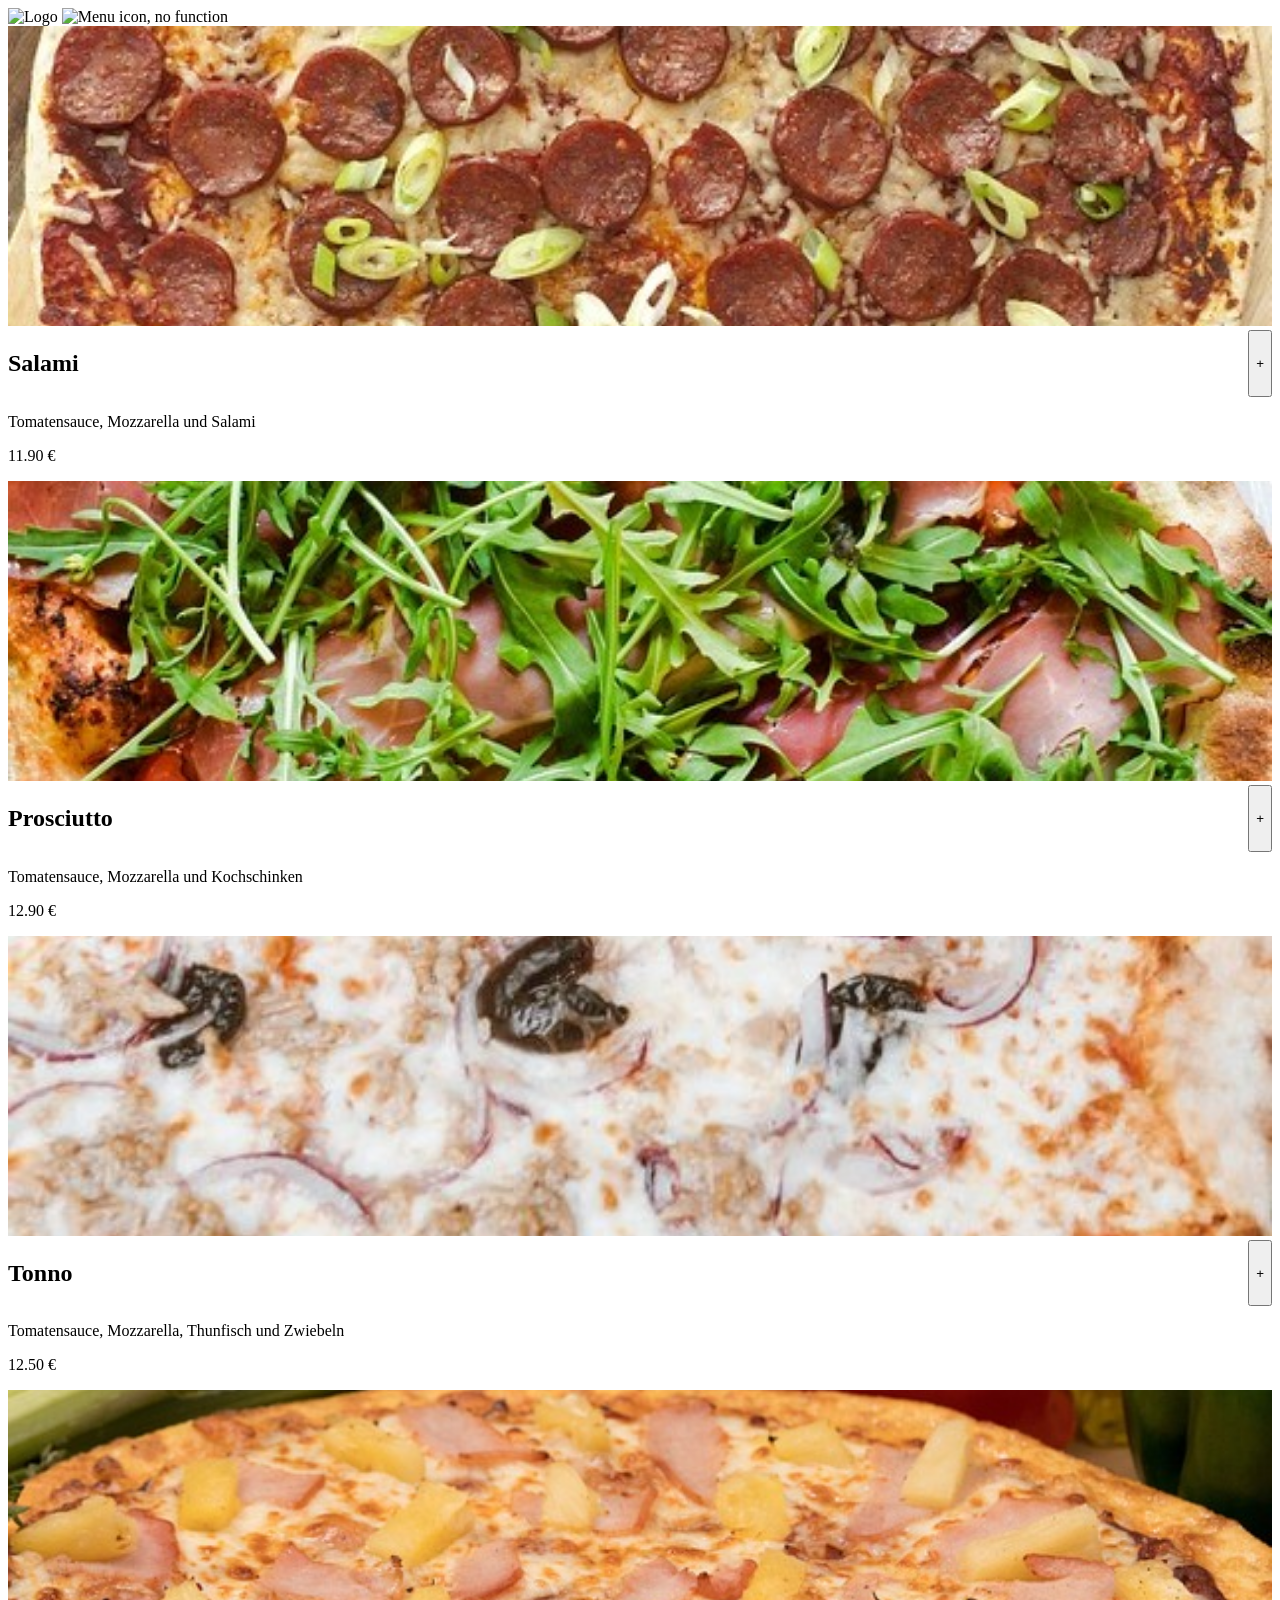
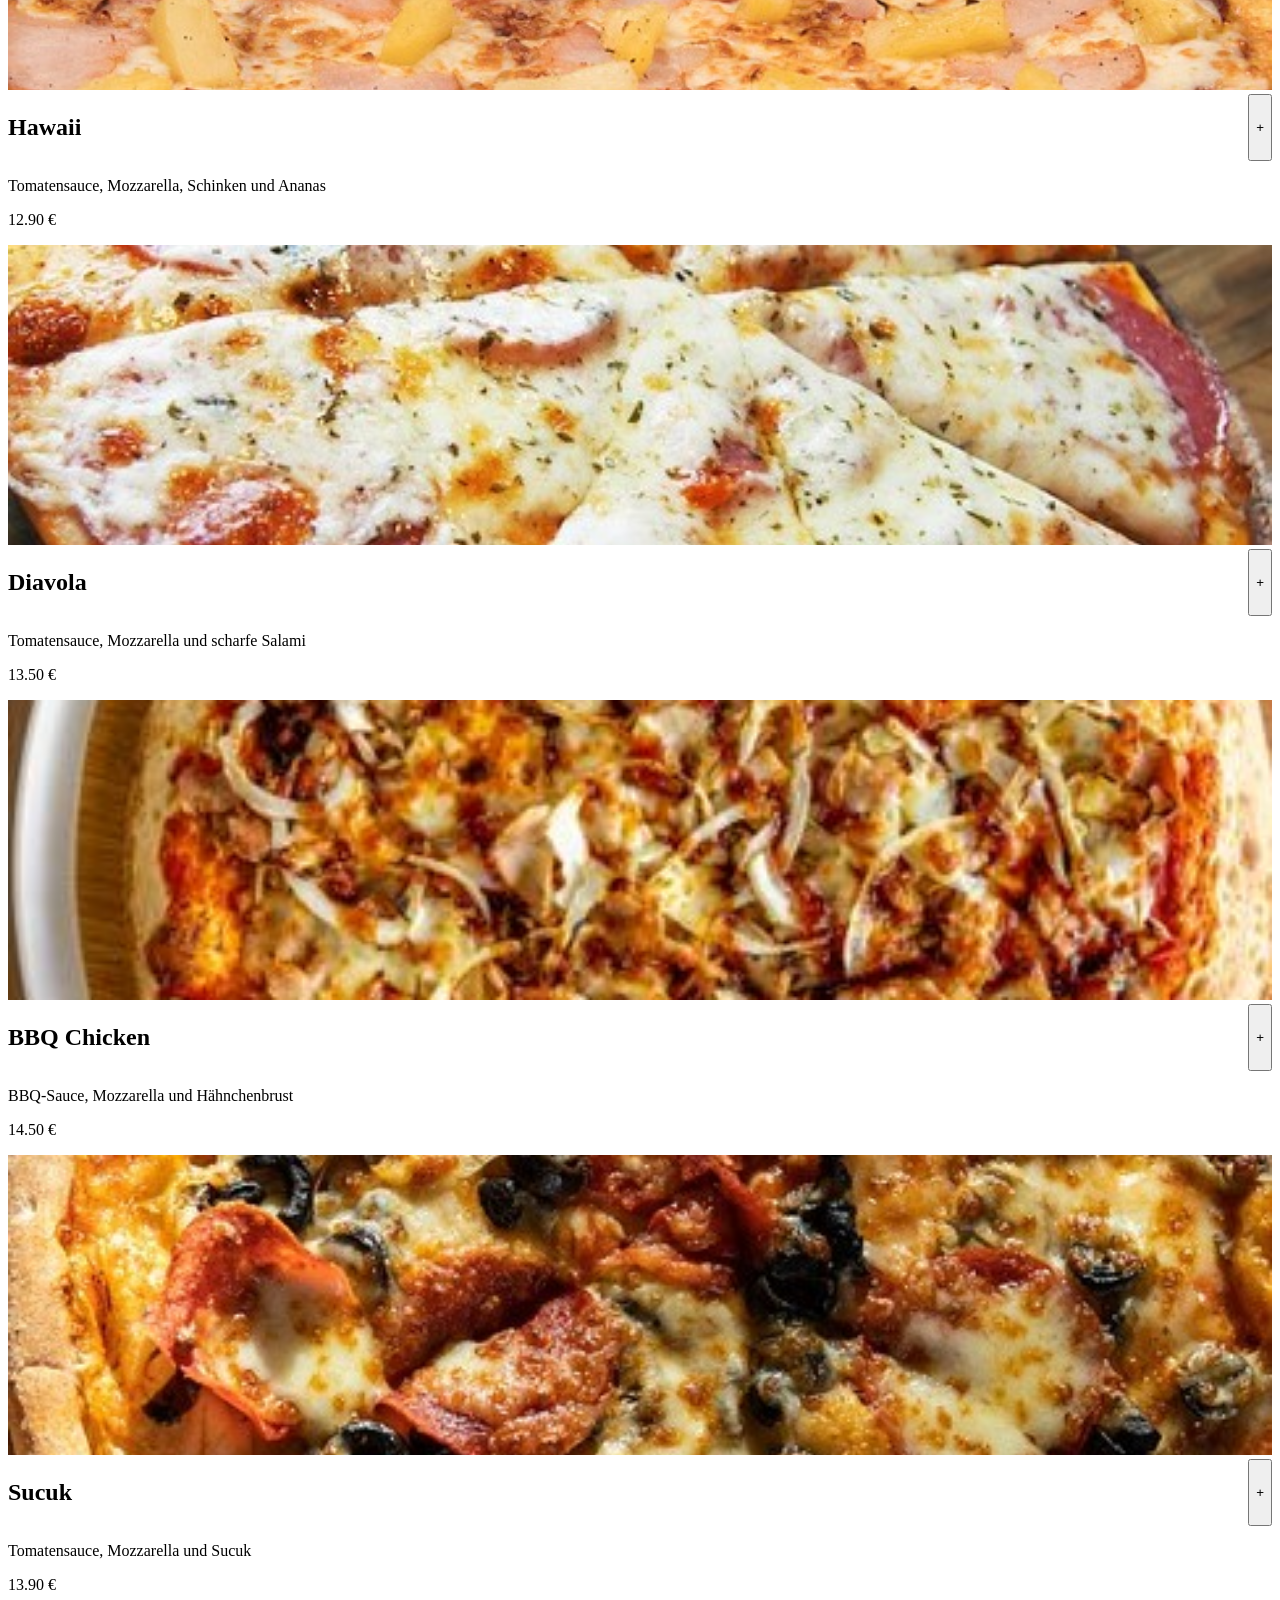
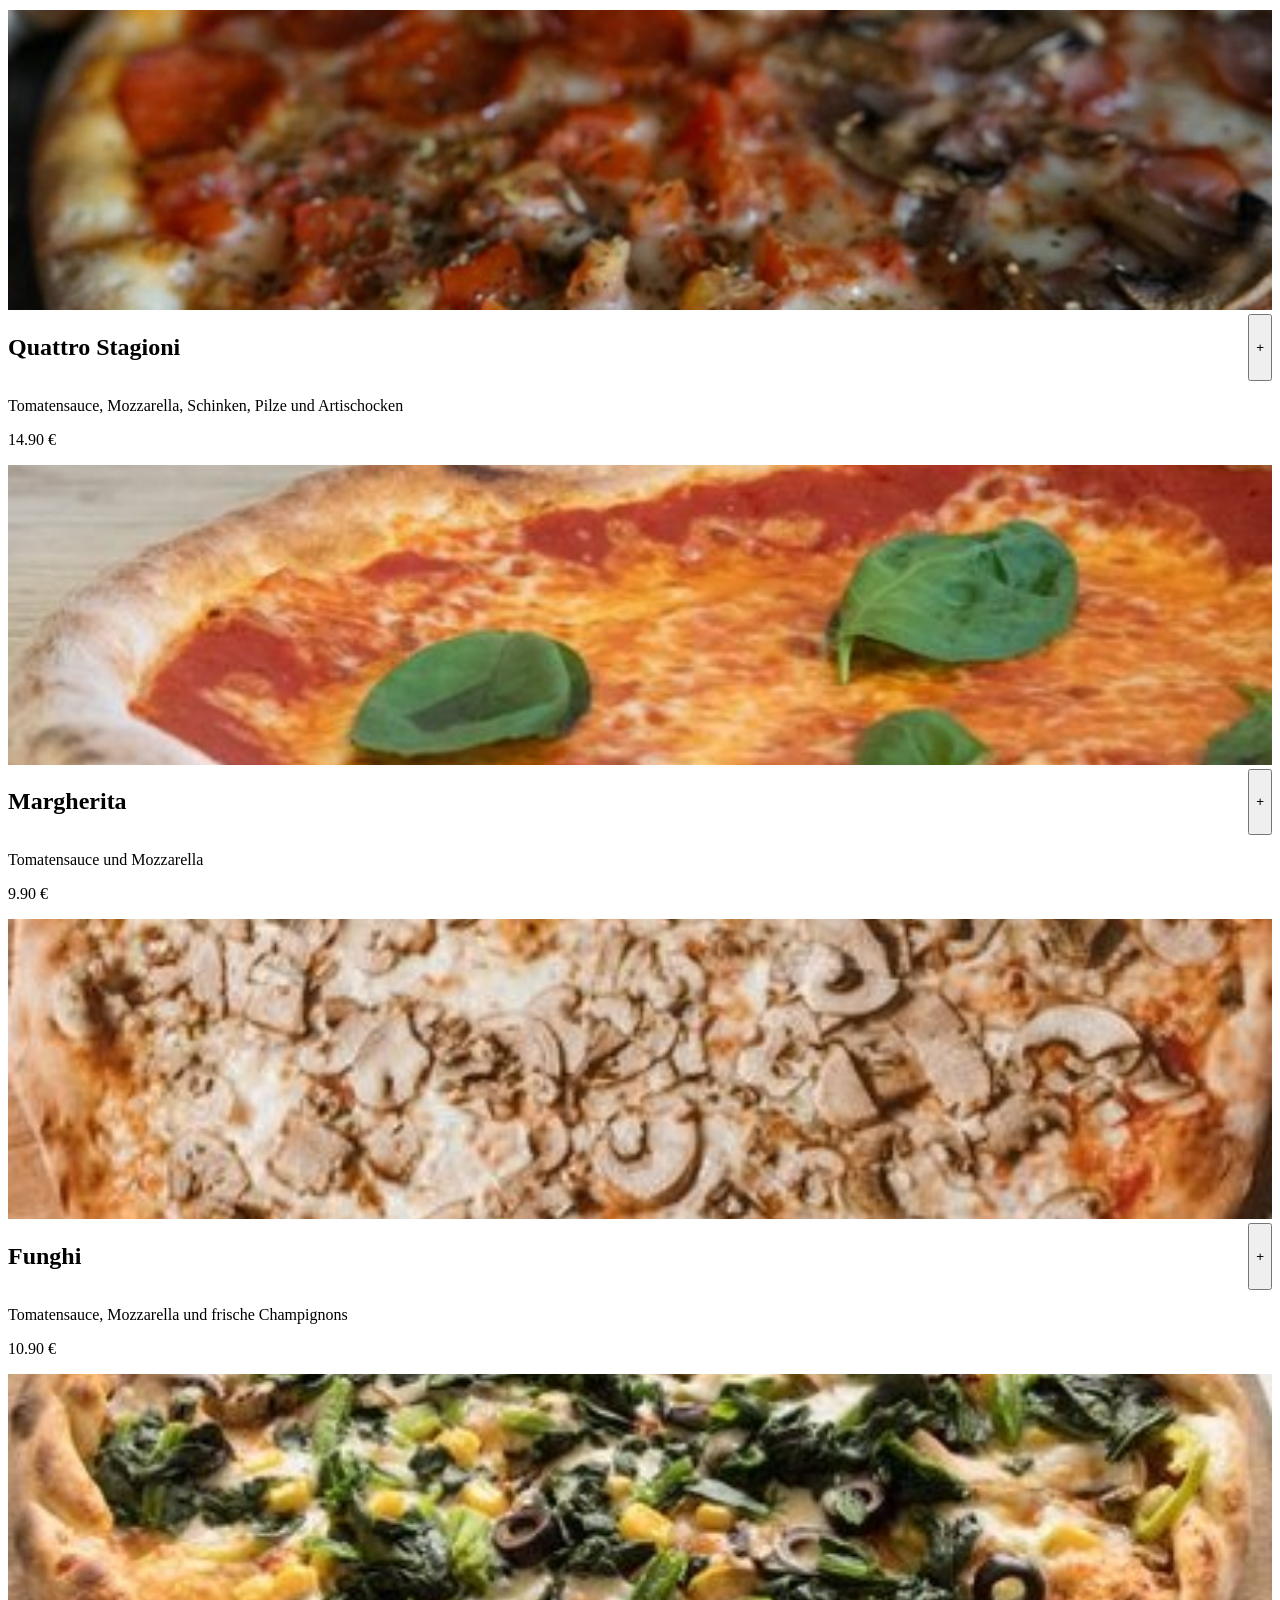
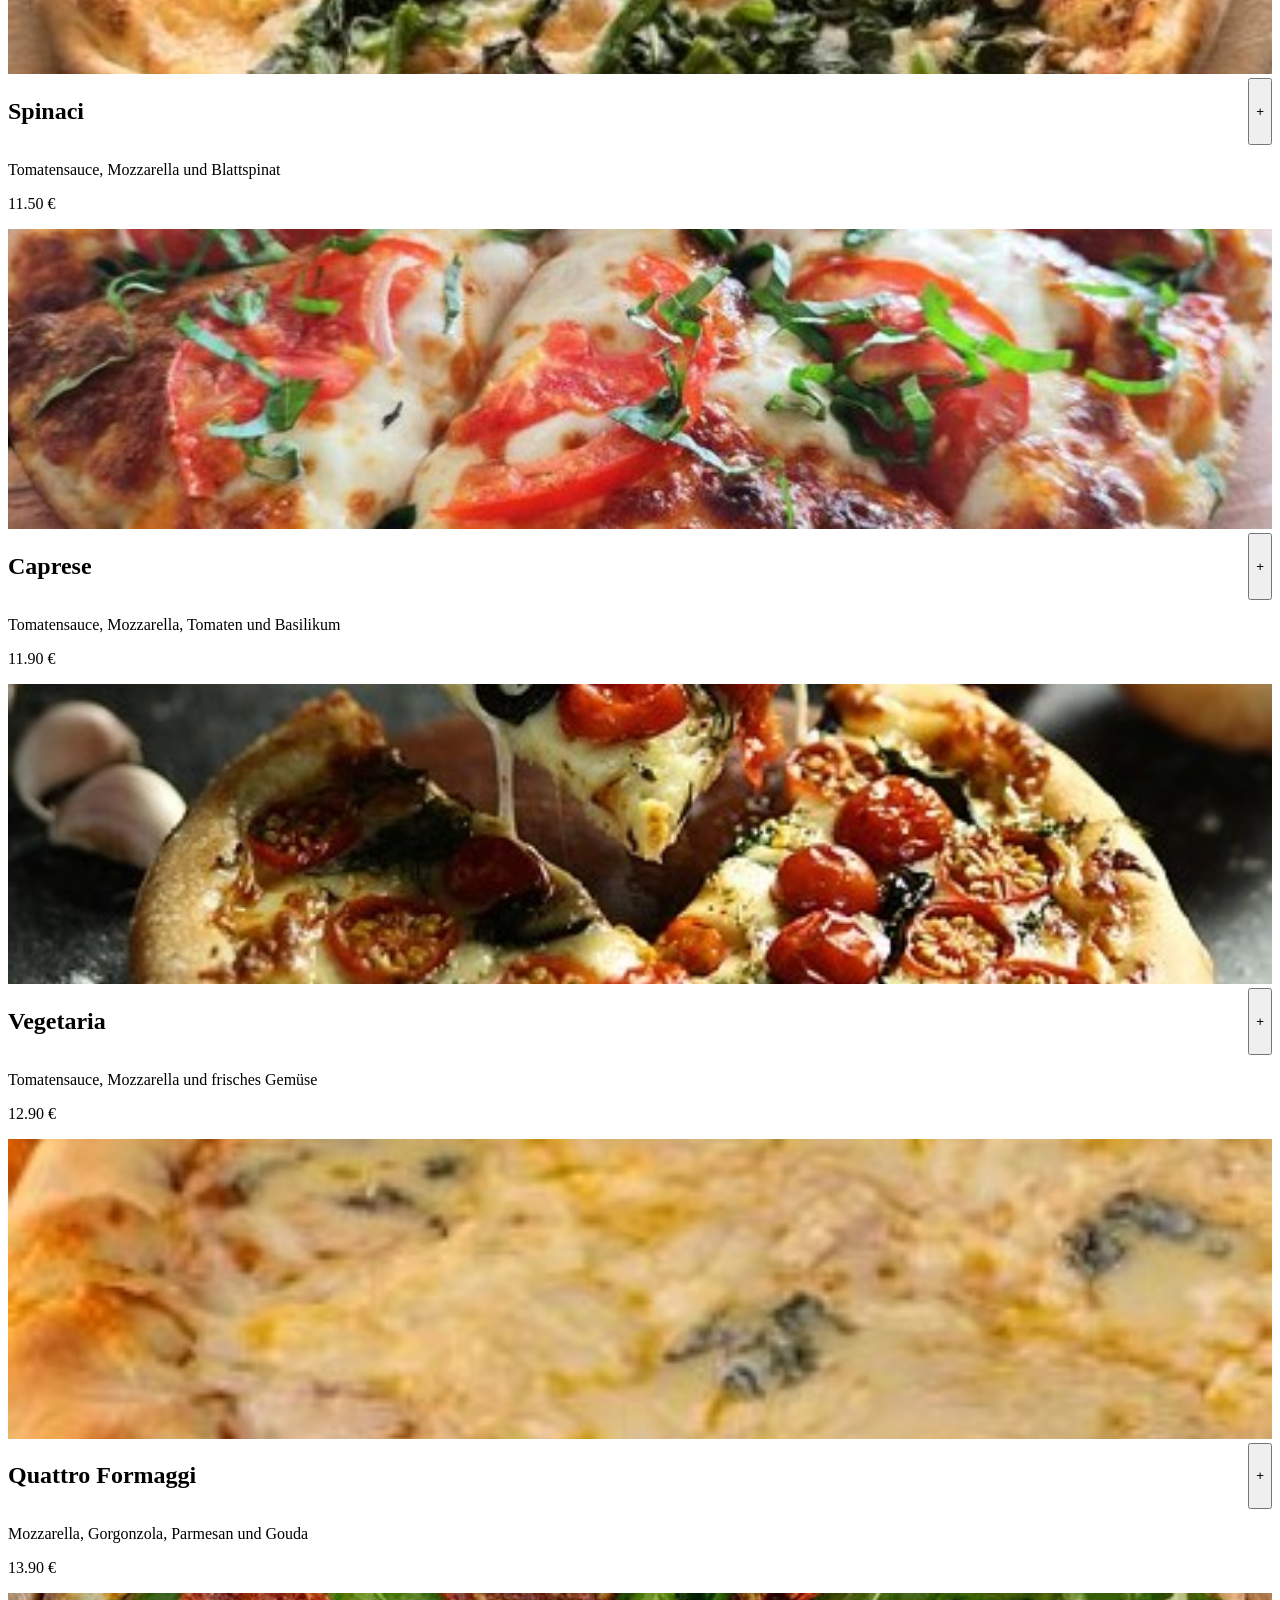
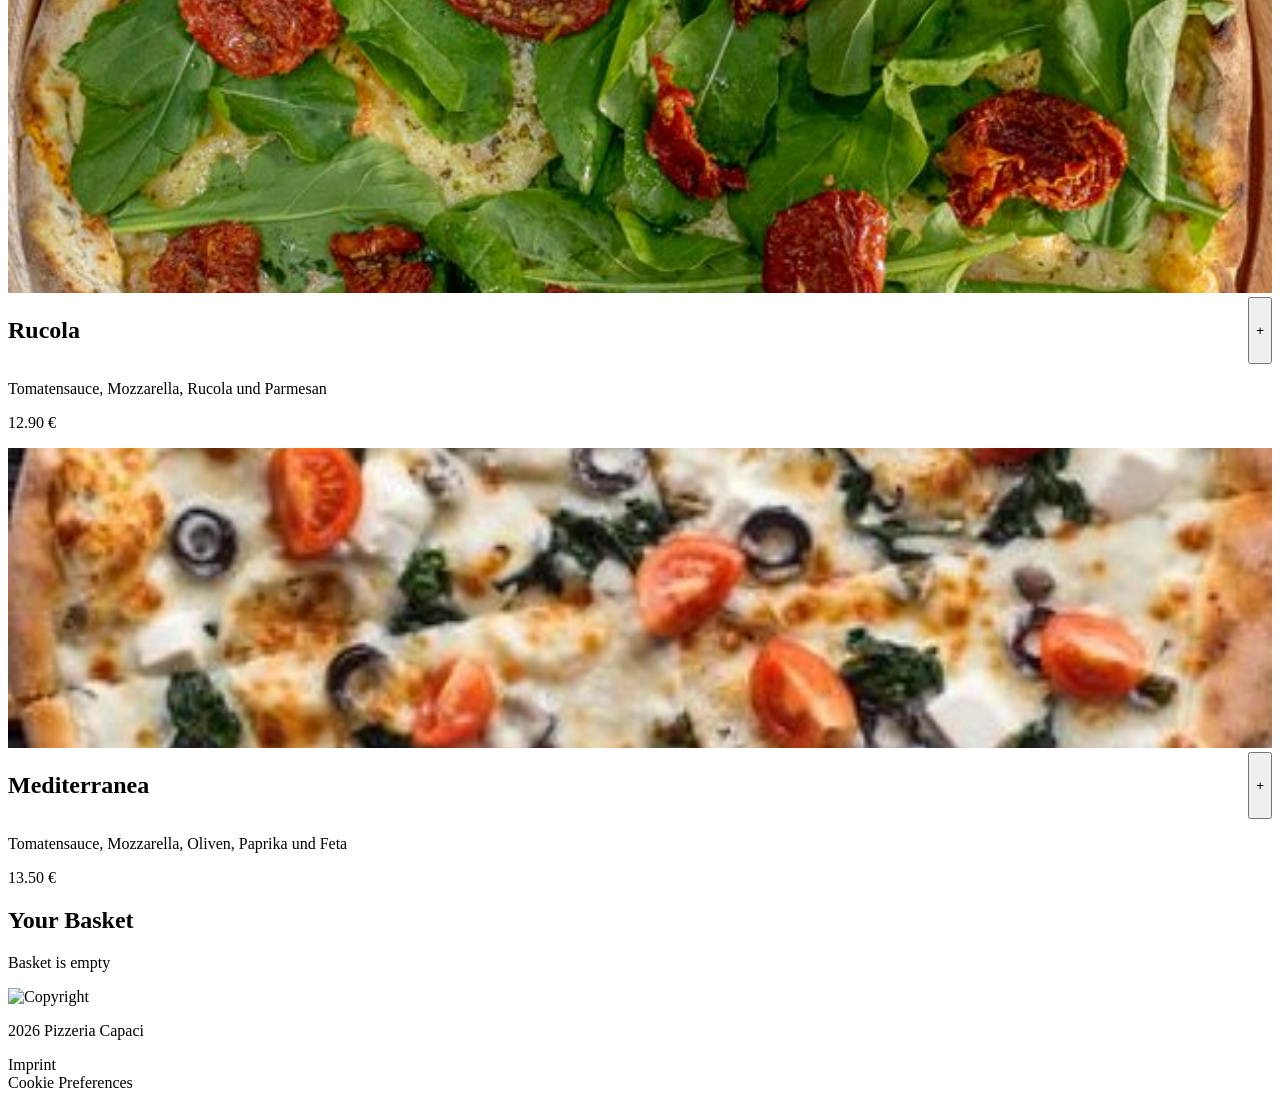
==== index.html @ 99b7fbfa "introduction to logic, will be continued." ====
<!DOCTYPE html>
<html lang="en">
<head>
    <meta charset="UTF-8">
    <meta name="viewport" content="width=device-width, initial-scale=1.0">
    <title>Pizzeria Capaci</title>
    <link rel="stylesheet" href="style/style.css">
</head>
<body>
    <header>
        <img src="" alt="Logo">
        <img src="" alt="Menu icon, no function">
    </header>
    <main>
        <section id="pizza-content"></section>
        <aside id="basket-content"></aside>
    </main>
    <footer>
        <div>
            <img src="" alt="Copyright">
            <p>2026 Pizzeria Capaci</p>
        </div>
        <div>Imprint</div>
        <div>Cookie Preferences</div>
    </footer>
    <script src="script/data.js"></script>
    <script src="script/templates.js"></script>
    <script src="script.js"></script>
</body>
</html>


<p class=""></p>
---- style/style.css ----
.pizza-card {
    margin-bottom: 16px ;
}

.pizza-image{
    width: 100%;
    height: 300px;
    object-fit: cover;
}

.pizza-info {
    padding: ;
}

.pizza-header {
    display: flex;
    justify-content: space-between;
}

.add-button{

}
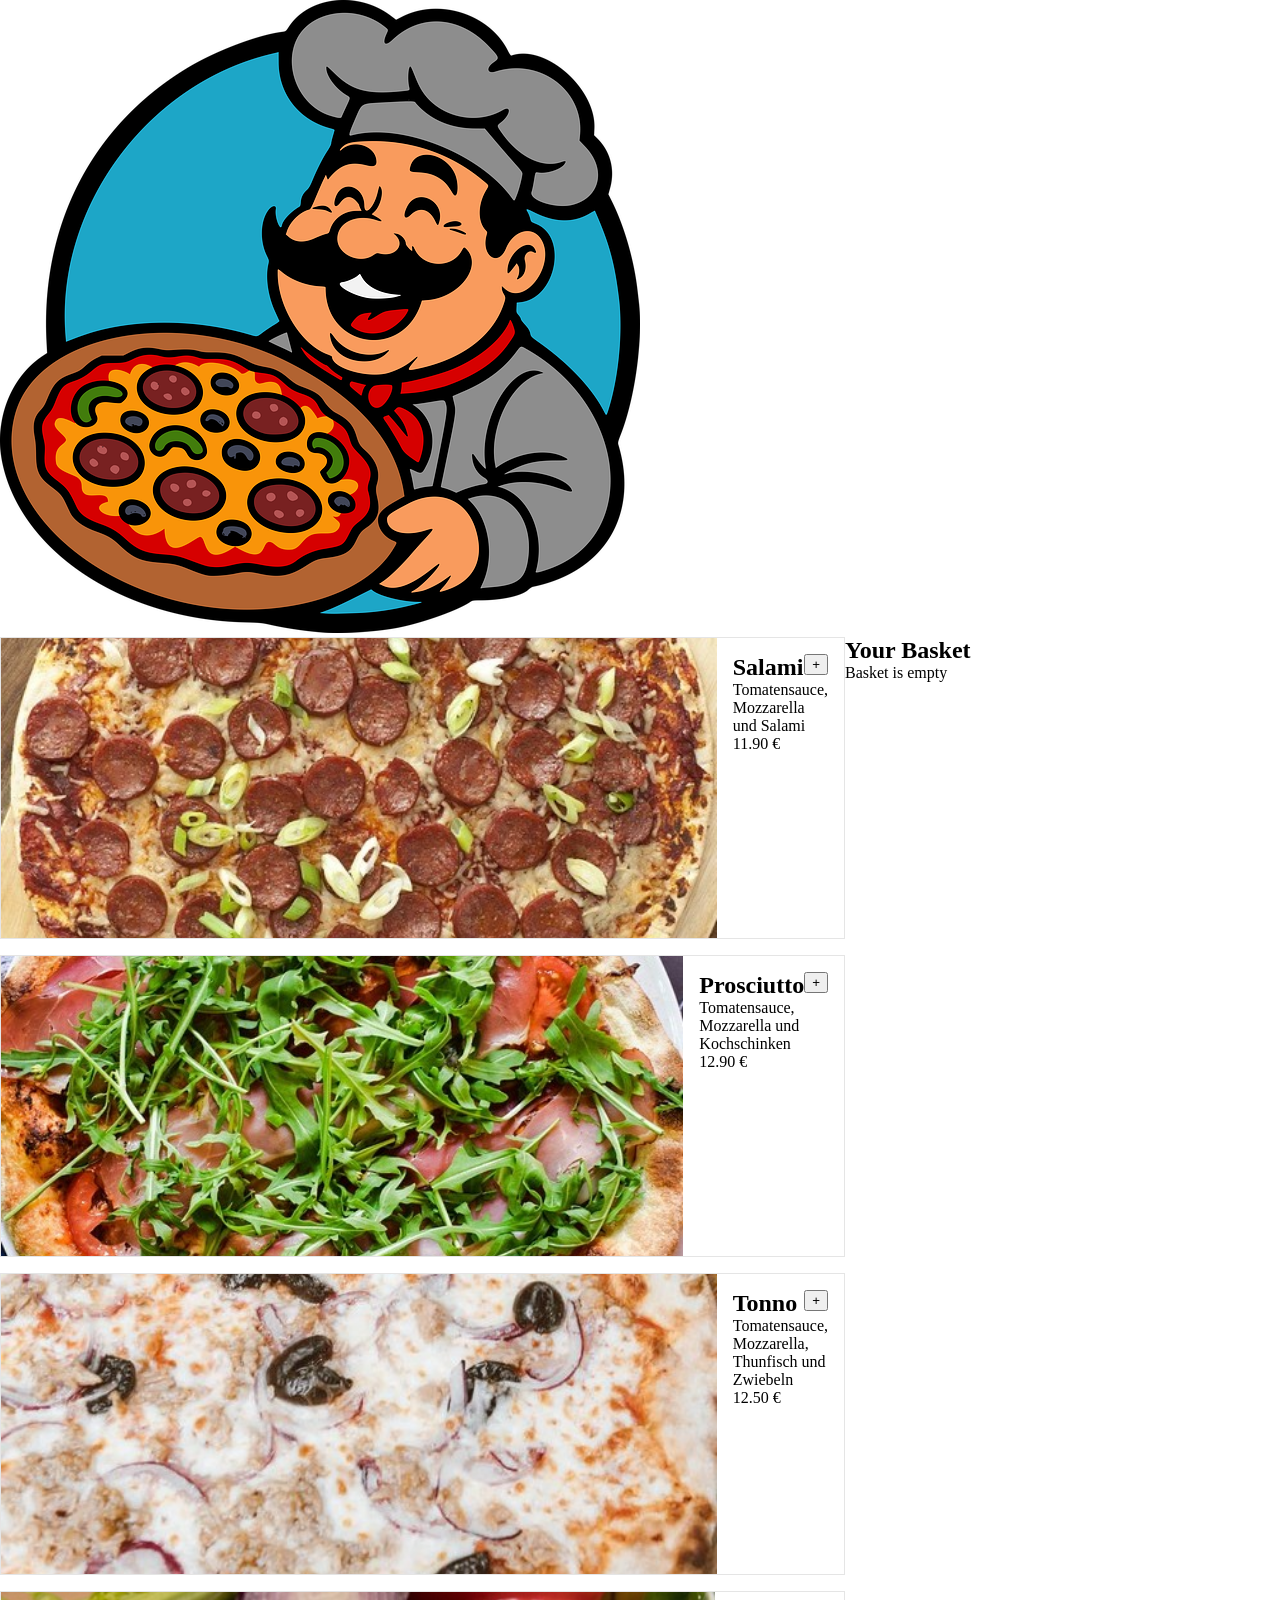
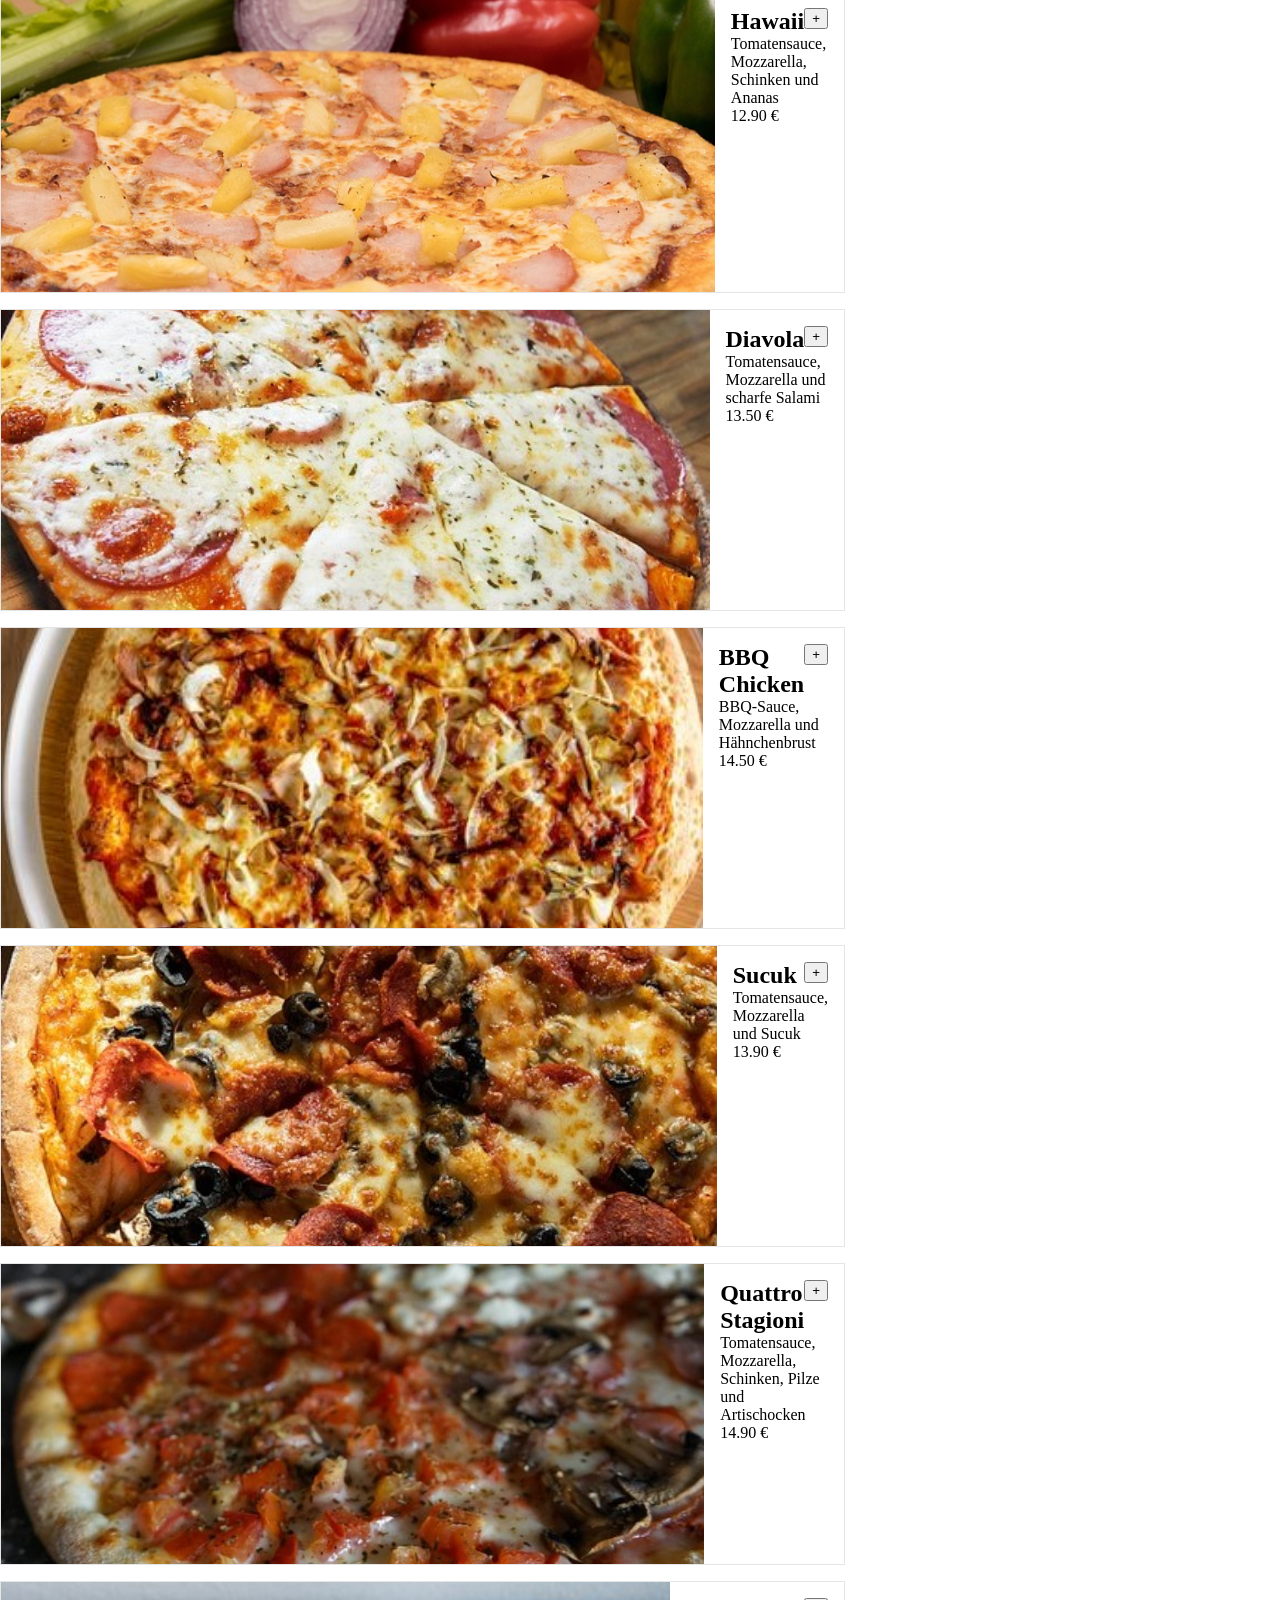
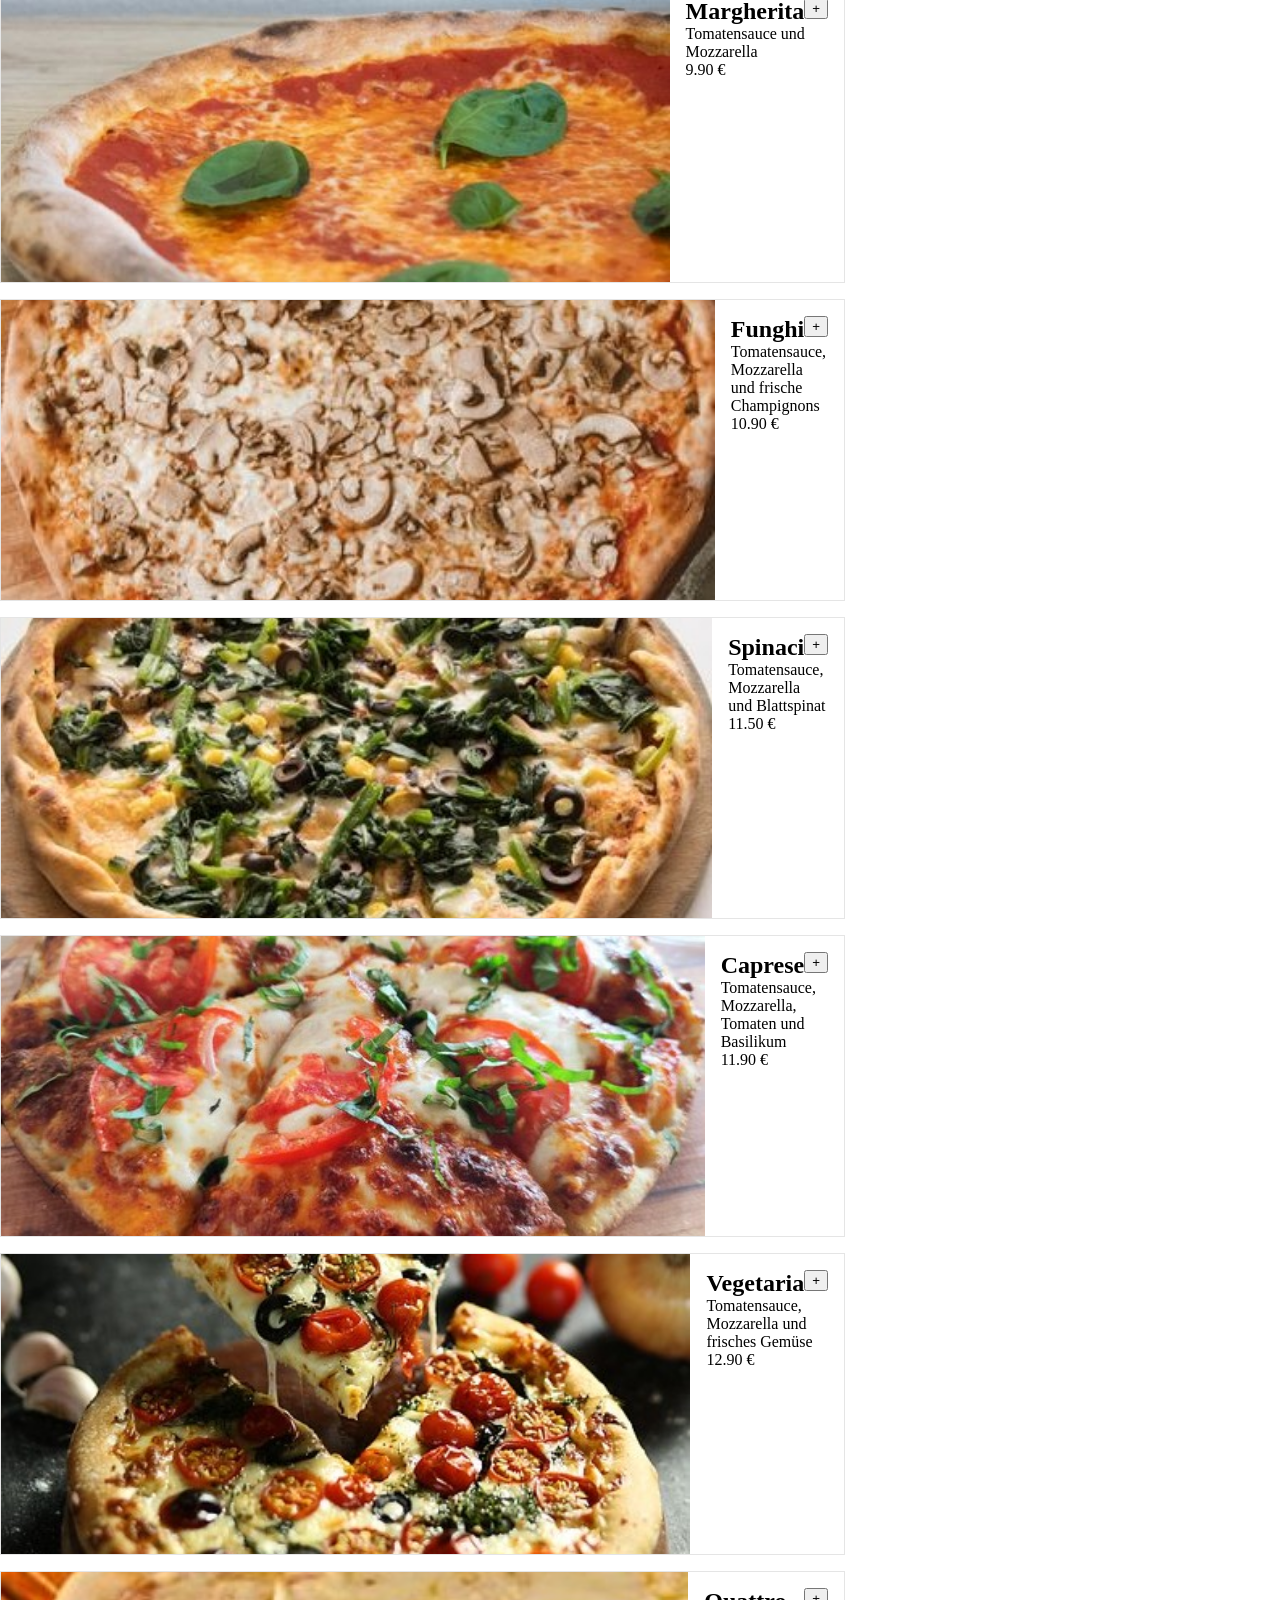
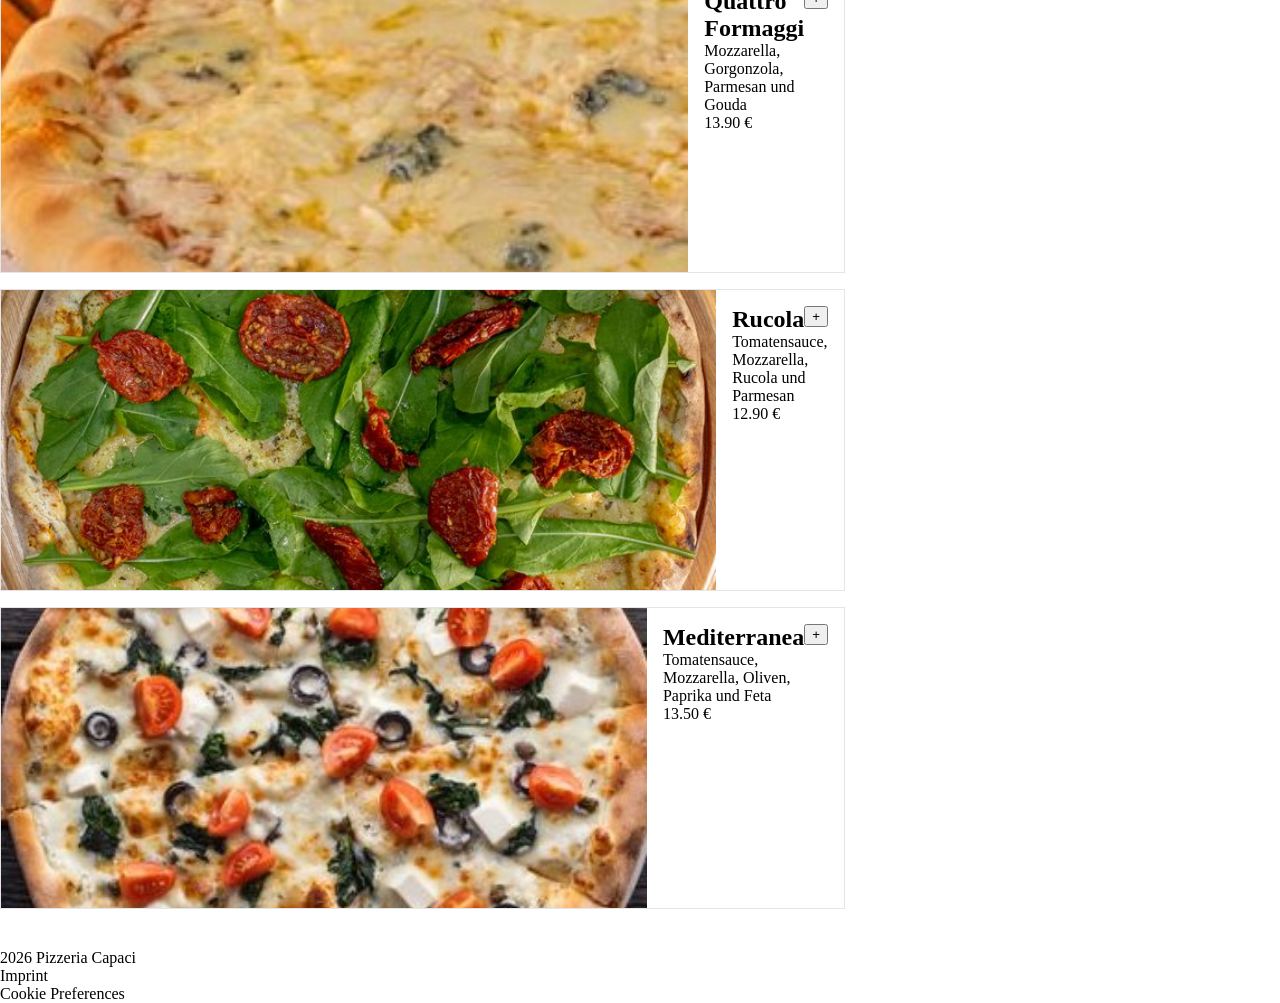
==== commit 86b4308d: "fine tunings started. mostly CSS changes" ====
--- a/index.html
+++ b/index.html
@@ -5,11 +5,13 @@
     <meta name="viewport" content="width=device-width, initial-scale=1.0">
     <title>Pizzeria Capaci</title>
     <link rel="stylesheet" href="style/style.css">
+    <link rel="stylesheet" href="style/font.css">
+    <link rel="stylesheet" href="style/basic.css">
 </head>
 <body>
     <header>
-        <img src="" alt="Logo">
-        <img src="" alt="Menu icon, no function">
+        <img src="assets/img/pizzakoch.png" alt="Logo">
+        <img src="assets/icons/menubar.png" alt="Menu icon, no function">
     </header>
     <main>
         <section id="pizza-content"></section>
@@ -17,12 +19,22 @@
     </main>
     <footer>
         <div>
-            <img src="" alt="Copyright">
+            <img src="assets/icons/copyright.png" alt="Copyright">
             <p>2026 Pizzeria Capaci</p>
         </div>
         <div>Imprint</div>
         <div>Cookie Preferences</div>
     </footer>
+
+    <div id="order-dialog" class="d-none" onclick="closeOrderDialog()">
+        <div class="dialog-content" onclick="event.stopPropagation()">
+            <img src="assets/img/order_confirmed.jpg" alt="Order Confirmed">
+            <h2>Order confirmed!</h2>
+            <p>Your food is on the way!</p>
+            <button onclick="closeOrderDialog()">Close</button>
+        </div>
+    </div>
+
     <script src="script/data.js"></script>
     <script src="script/templates.js"></script>
     <script src="script.js"></script>
--- a/style/style.css
+++ b/style/style.css
@@ -1,4 +1,21 @@
+*{
+    margin: 0;
+    box-sizing: border-box;
+}
+
+main {
+    display: flex;
+    max-width: 1440px;
+    margin: 0 auto;
+}
+
+.header{
+    background-color: #E76C1F;
+}
+
 .pizza-card {
+    display: flex;
+    border: 1px solid #e5e5e5;
     margin-bottom: 16px ;
 }
 
@@ -9,14 +26,122 @@
 }
 
 .pizza-info {
-    padding: ;
+    flex: 1;
+    padding: 16px;
 }
 
 .pizza-header {
     display: flex;
     justify-content: space-between;
+    align-items: flex-start;
 }
 
 .add-button{
 
 }
+
+#pizza-content {
+    flex: 1;
+}
+
+#basket-content {
+    width: 435px;
+    position: sticky;
+    top: 16px;
+    align-self: flex-start;
+}
+
+.basket-item{
+    padding: 12px 0px;
+    border-bottom: 1px solid #e5e5e5;
+}
+
+.basket-title {
+    display: block;
+    font-weight: 600;
+    margin-bottom: 8px;
+}
+
+.basket-footer {
+    display: flex;
+    justify-content: space-between;
+    align-items: center;
+    margin-top: 4px;
+}
+
+.basket-controls {
+    display: flex;
+    align-items: center;
+    gap: 8px;
+}
+
+.basket-controls button {
+    width: 28px;
+    height: 28px;
+    cursor: pointer;
+    border: 1px solid #E76C1F;
+    background-color: white;
+}
+
+.basket-price{
+    font-weight: 600;
+}
+
+.basket-summary {
+    margin-top: 16px;
+}
+
+.summary-row{
+    display: flex;
+    justify-content: space-between;
+    padding: 8px 0px;
+}
+
+.total-row{
+    font-weight: 600;
+    margin-top: 8px;
+    padding-top: 12px;
+    border-top: 1px solid #e5e5e5;
+}
+
+.buy-now-btn {
+    width: 100%;
+    height: 48px;
+    margin-top: 16px;
+    border: none;
+    border-radius: 8px;
+    cursor: pointer;
+    background-color: #E76C1F;
+    color: white;
+    font-size: 16px;
+    font-weight: 600;
+}
+
+.buy-now-btn:hover {
+    opacity: 0.9;
+}
+
+#order-dialog {
+    position: fixed;
+    inset: 0;
+    background-color:  rgba (0,0,0,0.5);
+    display: flex;
+    justify-content: center;
+    align-items: center;
+}
+
+.dialog-content {
+    width: 415px;
+    min-height: 269px;
+    background-color: white;
+    padding: 32px 40px;
+    border-radius: 30px;
+    display: flex;
+    flex-direction: column;
+    align-items: center;
+    gap: 26px;
+}
+
+.d-none{
+    display: none !important;
+}
--- a/style/font.css
+++ b/style/font.css
@@ -0,0 +1,65 @@
+/* palanquin-dark-regular - latin */
+@font-face {
+  font-display: swap; /* Check https://developer.mozilla.org/en-US/docs/Web/CSS/@font-face/font-display for other options. */
+  font-family: 'Palanquin Dark';
+  font-style: normal;
+  font-weight: 400;
+  src: url('/assets/fonts/palanquin-dark-v17-latin/palanquin-dark-v17-latin-regular.woff2') format('woff2'); /* Chrome 36+, Opera 23+, Firefox 39+, Safari 12+, iOS 10+ */
+}
+/* palanquin-dark-500 - latin */
+@font-face {
+  font-display: swap; /* Check https://developer.mozilla.org/en-US/docs/Web/CSS/@font-face/font-display for other options. */
+  font-family: 'Palanquin Dark';
+  font-style: normal;
+  font-weight: 500;
+  src: url('/assets/fonts/palanquin-dark-v17-latin/palanquin-dark-v17-latin-500.woff2') format('woff2'); /* Chrome 36+, Opera 23+, Firefox 39+, Safari 12+, iOS 10+ */
+}
+/* palanquin-dark-600 - latin */
+@font-face {
+  font-display: swap; /* Check https://developer.mozilla.org/en-US/docs/Web/CSS/@font-face/font-display for other options. */
+  font-family: 'Palanquin Dark';
+  font-style: normal;
+  font-weight: 600;
+  src: url('/assets/fonts/palanquin-dark-v17-latin/palanquin-dark-v17-latin-600.woff2') format('woff2'); /* Chrome 36+, Opera 23+, Firefox 39+, Safari 12+, iOS 10+ */
+}
+/* palanquin-dark-700 - latin */
+@font-face {
+  font-display: swap; /* Check https://developer.mozilla.org/en-US/docs/Web/CSS/@font-face/font-display for other options. */
+  font-family: 'Palanquin Dark';
+  font-style: normal;
+  font-weight: 700;
+  src: url('/assets/fonts/palanquin-dark-v17-latin/palanquin-dark-v17-latin-700.woff2') format('woff2'); /* Chrome 36+, Opera 23+, Firefox 39+, Safari 12+, iOS 10+ */
+}
+
+/* palanquin-regular - latin */
+@font-face {
+  font-display: swap; /* Check https://developer.mozilla.org/en-US/docs/Web/CSS/@font-face/font-display for other options. */
+  font-family: 'Palanquin';
+  font-style: normal;
+  font-weight: 400;
+  src: url('/assets/fonts/palanquin-v17-latin/palanquin-v17-latin-regular.woff2') format('woff2'); /* Chrome 36+, Opera 23+, Firefox 39+, Safari 12+, iOS 10+ */
+}
+/* palanquin-500 - latin */
+@font-face {
+  font-display: swap; /* Check https://developer.mozilla.org/en-US/docs/Web/CSS/@font-face/font-display for other options. */
+  font-family: 'Palanquin';
+  font-style: normal;
+  font-weight: 500;
+  src: url('/assets/fonts/palanquin-v17-latin/palanquin-v17-latin-500.woff2') format('woff2'); /* Chrome 36+, Opera 23+, Firefox 39+, Safari 12+, iOS 10+ */
+}
+/* palanquin-600 - latin */
+@font-face {
+  font-display: swap; /* Check https://developer.mozilla.org/en-US/docs/Web/CSS/@font-face/font-display for other options. */
+  font-family: 'Palanquin';
+  font-style: normal;
+  font-weight: 600;
+  src: url('/assets/fonts/palanquin-v17-latin/palanquin-v17-latin-600.woff2') format('woff2'); /* Chrome 36+, Opera 23+, Firefox 39+, Safari 12+, iOS 10+ */
+}
+/* palanquin-700 - latin */
+@font-face {
+  font-display: swap; /* Check https://developer.mozilla.org/en-US/docs/Web/CSS/@font-face/font-display for other options. */
+  font-family: 'Palanquin';
+  font-style: normal;
+  font-weight: 700;
+  src: url('/assets/fonts/palanquin-v17-latin/palanquin-v17-latin-700.woff2') format('woff2'); /* Chrome 36+, Opera 23+, Firefox 39+, Safari 12+, iOS 10+ */
+}
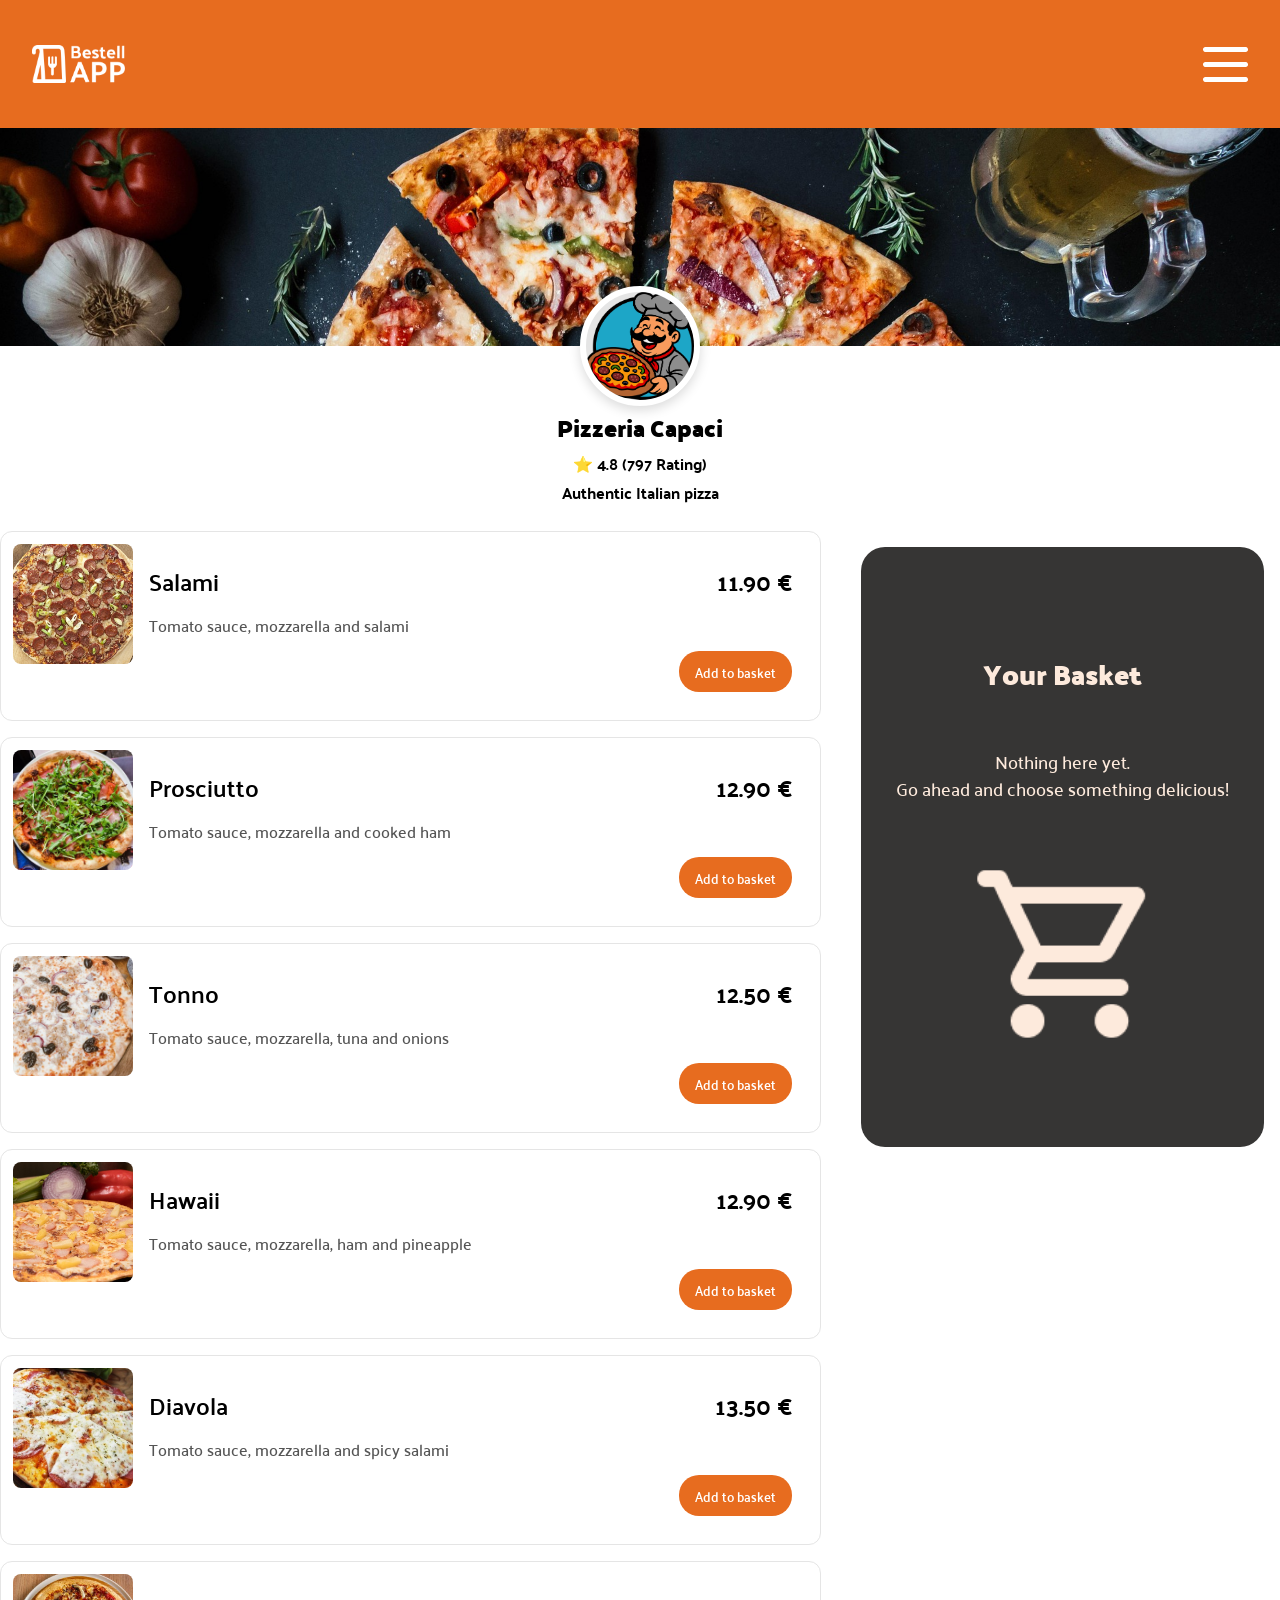
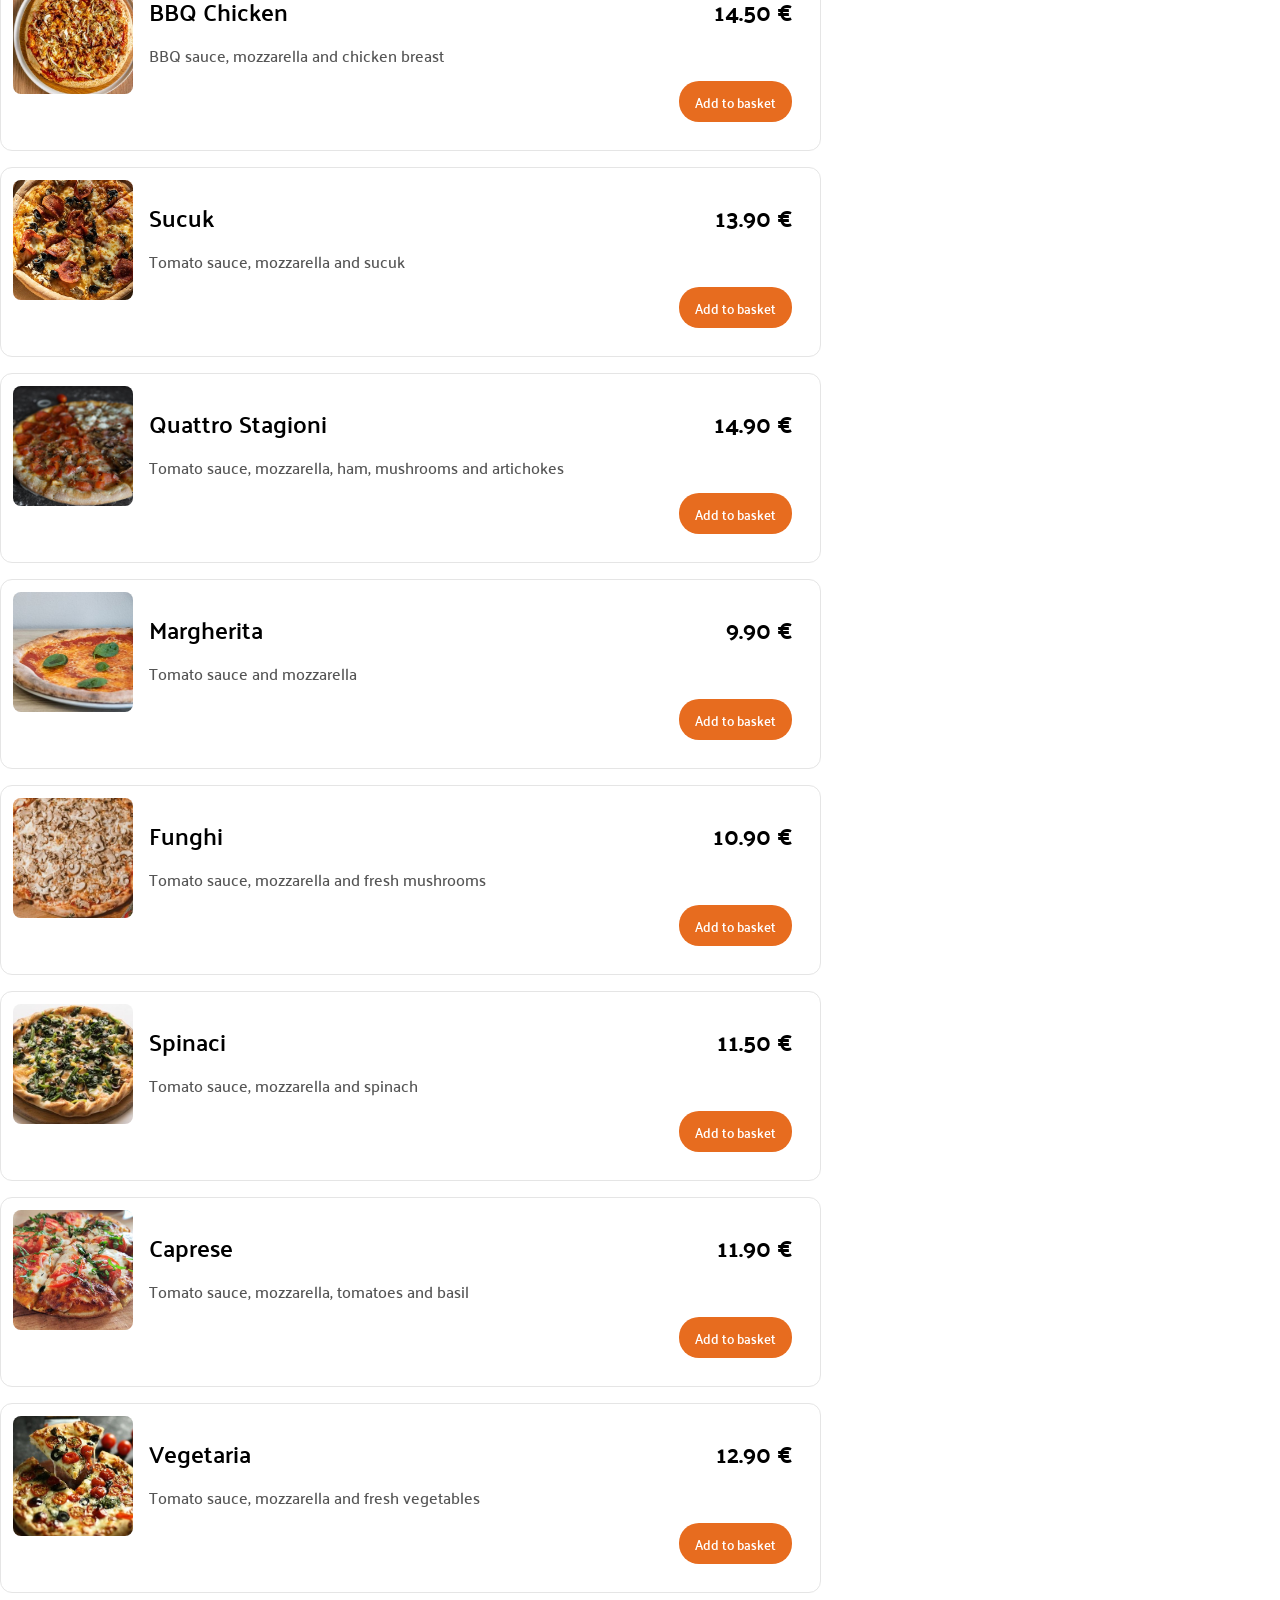
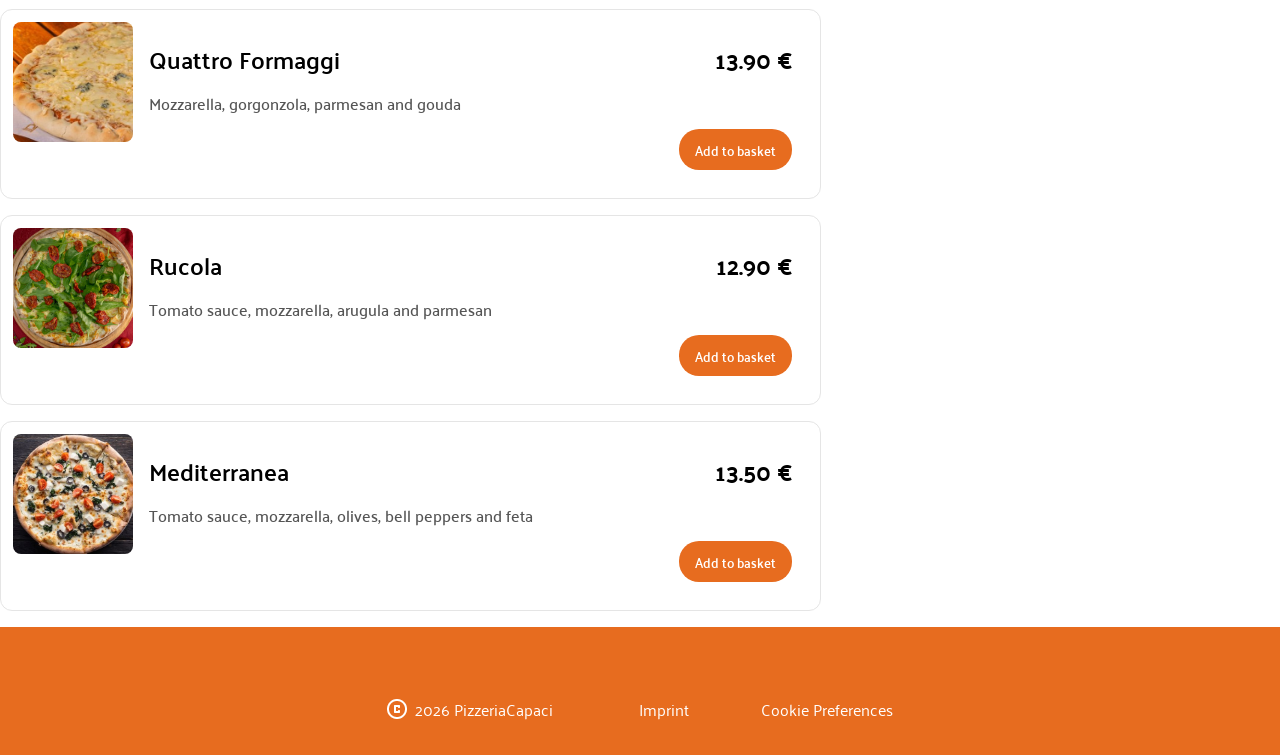
==== commit a307aa15: "mediaquery.CSS added" ====
--- a/index.html
+++ b/index.html
@@ -1,45 +1,63 @@
-<!DOCTYPE html>
+<!doctype html>
 <html lang="en">
-<head>
-    <meta charset="UTF-8">
-    <meta name="viewport" content="width=device-width, initial-scale=1.0">
+  <head>
+    <meta charset="UTF-8" />
+    <meta name="viewport" content="width=device-width, initial-scale=1.0" />
     <title>Pizzeria Capaci</title>
-    <link rel="stylesheet" href="style/style.css">
-    <link rel="stylesheet" href="style/font.css">
-    <link rel="stylesheet" href="style/basic.css">
-</head>
-<body>
-    <header>
-        <img src="assets/img/pizzakoch.png" alt="Logo">
-        <img src="assets/icons/menubar.png" alt="Menu icon, no function">
+    <link rel="stylesheet" href="style/style.css" />
+    <link rel="stylesheet" href="style/font.css" />
+    <link rel="stylesheet" href="style/basic.css" />
+    <link rel="stylesheet" href="style/mediaquery.css" />
+  </head>
+  <body>
+    <header class="content-wrapper">
+      <img src="assets/icons/Logo.png" alt="Logo" />
+      <img
+        class="menu-icon"
+        src="assets/icons/menubar.png"
+        alt="Menu icon, no function"
+      />
     </header>
-    <main>
-        <section id="pizza-content"></section>
-        <aside id="basket-content"></aside>
+    <div class="hero-banner">
+      <div class="content-wrapper">
+        <img src="assets/img/hero_photo.jpg" alt="Welcome Page Image" />
+      </div>
+    </div>
+    <section class="restaurant-info">
+      <div class="restaurant-profile">
+        <img src="assets/img/pizzakoch.png" alt="Pizzeria Capaci" />
+      </div>
+      <h1>Pizzeria Capaci</h1>
+      <div class="restaurant-meta">
+        <span>⭐ 4.8</span>
+        <span>(797 Rating)</span>
+      </div>
+      <p>Authentic Italian pizza</p>
+    </section>
+
+    <main class="content-wrapper">
+      <section id="pizza-content"></section>
+      <aside id="basket-content"></aside>
     </main>
-    <footer>
-        <div>
-            <img src="assets/icons/copyright.png" alt="Copyright">
-            <p>2026 Pizzeria Capaci</p>
-        </div>
-        <div>Imprint</div>
-        <div>Cookie Preferences</div>
+    <footer class="content-wrapper">
+      <div class="copyright">
+        <img src="assets/icons/copyright.png" alt="Copyright" />
+        <p>2026 PizzeriaCapaci</p>
+      </div>
+      <div>Imprint</div>
+      <div>Cookie Preferences</div>
     </footer>
-
-    <div id="order-dialog" class="d-none" onclick="closeOrderDialog()">
-        <div class="dialog-content" onclick="event.stopPropagation()">
-            <img src="assets/img/order_confirmed.jpg" alt="Order Confirmed">
-            <h2>Order confirmed!</h2>
-            <p>Your food is on the way!</p>
-            <button onclick="closeOrderDialog()">Close</button>
-        </div>
-    </div>
+    <nav class="mobile-nav">
+      <div class="mobile-nav-item">Home</div>
+      <div class="mobile-nav-item">Basket</div>
+      <div class="mobile-nav-item">Menu</div>
+      <div class="mobile-nav-item">Profile</div>
+    </nav>
 
     <script src="script/data.js"></script>
     <script src="script/templates.js"></script>
     <script src="script.js"></script>
-</body>
+  </body>
 </html>
 
-
-<p class=""></p>+<p class=""></p>
--- a/style/style.css
+++ b/style/style.css
@@ -7,22 +7,101 @@
     display: flex;
     max-width: 1440px;
     margin: 0 auto;
-}
-
-.header{
+    gap: 24px;
+}
+
+.content-wrapper{
+    max-width: 1440px;
+    margin: 0 auto;
+}
+
+header{
+    height: 128px;
+    display: flex;
+    align-items: center;
+    justify-content: space-between;
+    padding: 0 32px;
     background-color: #E76C1F;
+    position: relative;
+    z-index: 2;
+}
+
+header img {
+    height: 38px;
+}
+
+.menu-icon{
+    height: 35px;
+}
+
+.hero-banner {
+    height: 250px;
+    overflow: hidden;
+    margin-top: -32px;
+    position: relative;
+    z-index: 1;
+}
+
+.hero-banner img {
+    width: 100%;
+    height: 100%;
+    object-fit: cover;
+}
+
+.restaurant-info {
+    max-width: 1440px;
+    margin: 0 auto;
+    padding: 0 24px 24px;
+    text-align: center;
+}
+
+.restaurant-info h1{
+    font-family: 'Palanquin Dark';
+    font-weight: 700;
+}
+
+.restaurant-info p {
+    font-family: 'Palanquin';
+    font-weight: 700;
+}
+
+.restaurant-profile {
+    display: flex;
+    justify-content: center;
+    margin-top: -60px;
+}
+
+.restaurant-meta{
+    font-family: 'Palanquin Dark';
+    font-weight: 400;
+}
+
+.restaurant-profile img {
+    width: 120px;
+    height: 120px;
+    background-color:#e5e5e5;
+    border-radius: 50%;
+    border: 6px solid white;
+    object-fit: cover;
+    box-shadow: 0 4px 12px rgba(0, 0, 0, 0.15);
+    position: relative;
+    z-index: 2;
 }
 
 .pizza-card {
     display: flex;
+    align-items: flex-start;
     border: 1px solid #e5e5e5;
-    margin-bottom: 16px ;
+    border-radius: 12px;
+    padding: 12px;
+    margin-bottom: 16px;
 }
 
 .pizza-image{
-    width: 100%;
-    height: 300px;
+    width: 120px;
+    height: 120px;
     object-fit: cover;
+    border-radius: 8px;
 }
 
 .pizza-info {
@@ -30,14 +109,51 @@
     padding: 16px;
 }
 
-.pizza-header {
+.pizza-top-row {
     display: flex;
     justify-content: space-between;
     align-items: flex-start;
-}
-
-.add-button{
-
+    margin-bottom: 8px;
+}
+
+.pizza-top-row h2 {
+    font-family: 'Palanquin';
+    font-weight: 600;
+    margin: 0;
+}
+
+.pizza-info p {
+    font-family: 'Palanquin';
+    font-weight: 500;
+    margin: 0;
+    color: #555;
+}
+
+.pizza-price {
+    font-family: 'Palanquin';
+    font-weight: 700;
+    font-size: 24px;
+}
+
+.pizza-actions {
+    display: flex;
+    justify-content: flex-end;
+    margin-top: 12px;
+}
+
+.add-button {
+    border: none;
+    border-radius: 20px;
+    padding: 8px 16px;
+    cursor: pointer;
+    background-color: #E76C1F;
+    color: white;
+    font-family: 'Palanquin';
+    font-weight: 600;
+}
+
+.add-button:hover {
+    opacity: 0.9;
 }
 
 #pizza-content {
@@ -49,6 +165,43 @@
     position: sticky;
     top: 16px;
     align-self: flex-start;
+    background-color: white;
+    border-radius: 12px;
+    box-shadow: none;
+    padding: 16px;
+}
+
+.empty-basket{
+    display: flex;
+    flex-direction: column;
+    justify-content: center;
+    align-items: center;
+    text-align: center;
+    color: #FDEADC;
+    background-color: #363534;
+    border-radius: 24px;
+    padding: 32px;
+    min-height: 600px;
+}
+
+.empty-basket img {
+    width: 180px;
+    height: 180px;
+    object-fit: contain;
+}
+
+.empty-basket h2 {
+    font-family: 'Palanquin Dark';
+    font-size: 28px;
+    margin-bottom: 48px;
+}
+
+.empty-basket p {
+    font-family: 'Palanquin';
+    font-size: 18px;
+    font-weight: 500;
+    line-height: 1.5;
+    margin-bottom: 64px;
 }
 
 .basket-item{
@@ -144,4 +297,33 @@
 
 .d-none{
     display: none !important;
+}
+
+footer {
+    display: flex;
+    min-height: 128px;
+    justify-content: center;
+    align-items: end;
+    padding-bottom: 32px;
+    gap: 72px;
+    background-color: #E76C1F;
+    color: white;
+    font-family: 'Palanquin';
+    font-weight: 400 ;
+}
+
+.copyright{
+    display: flex;
+    width: 180px;
+    align-items: center;
+    gap: 8px;
+}
+
+.copyright img{
+    height: 20px;
+    width: 20px;
+}
+
+.mobile-nav{
+    display: none;
 }
--- a/style/mediaquery.css
+++ b/style/mediaquery.css
@@ -0,0 +1,58 @@
+@media (max-width: 768px) {
+
+    main {
+        flex-direction: column;
+    }
+
+    .mobile-nav {
+        display: flex;
+        justify-content: space-around;
+        align-items: center;
+        position: fixed;
+        bottom: 0;
+        left: 0;
+        right: 0;
+        height: 72px;
+        background-color: #363534;
+        z-index: 100;
+    }
+
+    #basket-content {
+        display: none;
+    }
+
+    header {
+    height: 96px;
+    padding: 0 16px;
+    }
+
+    .hero-banner {
+    height: 180px;
+    }
+
+    .restaurant-profile img {
+    width: 90px;
+    height: 90px;
+    }
+
+    .restaurant-info {
+    padding: 0 16px 16px;
+    }
+
+    .pizza-image {
+    width: 90px;
+    height: 90px;
+    }
+
+    .pizza-top-row h2 {
+    font-size: 18px;
+    }
+
+    .pizza-price {
+    font-size: 16px;
+    }
+
+    .pizza-card {
+    padding: 8px;
+    }
+}
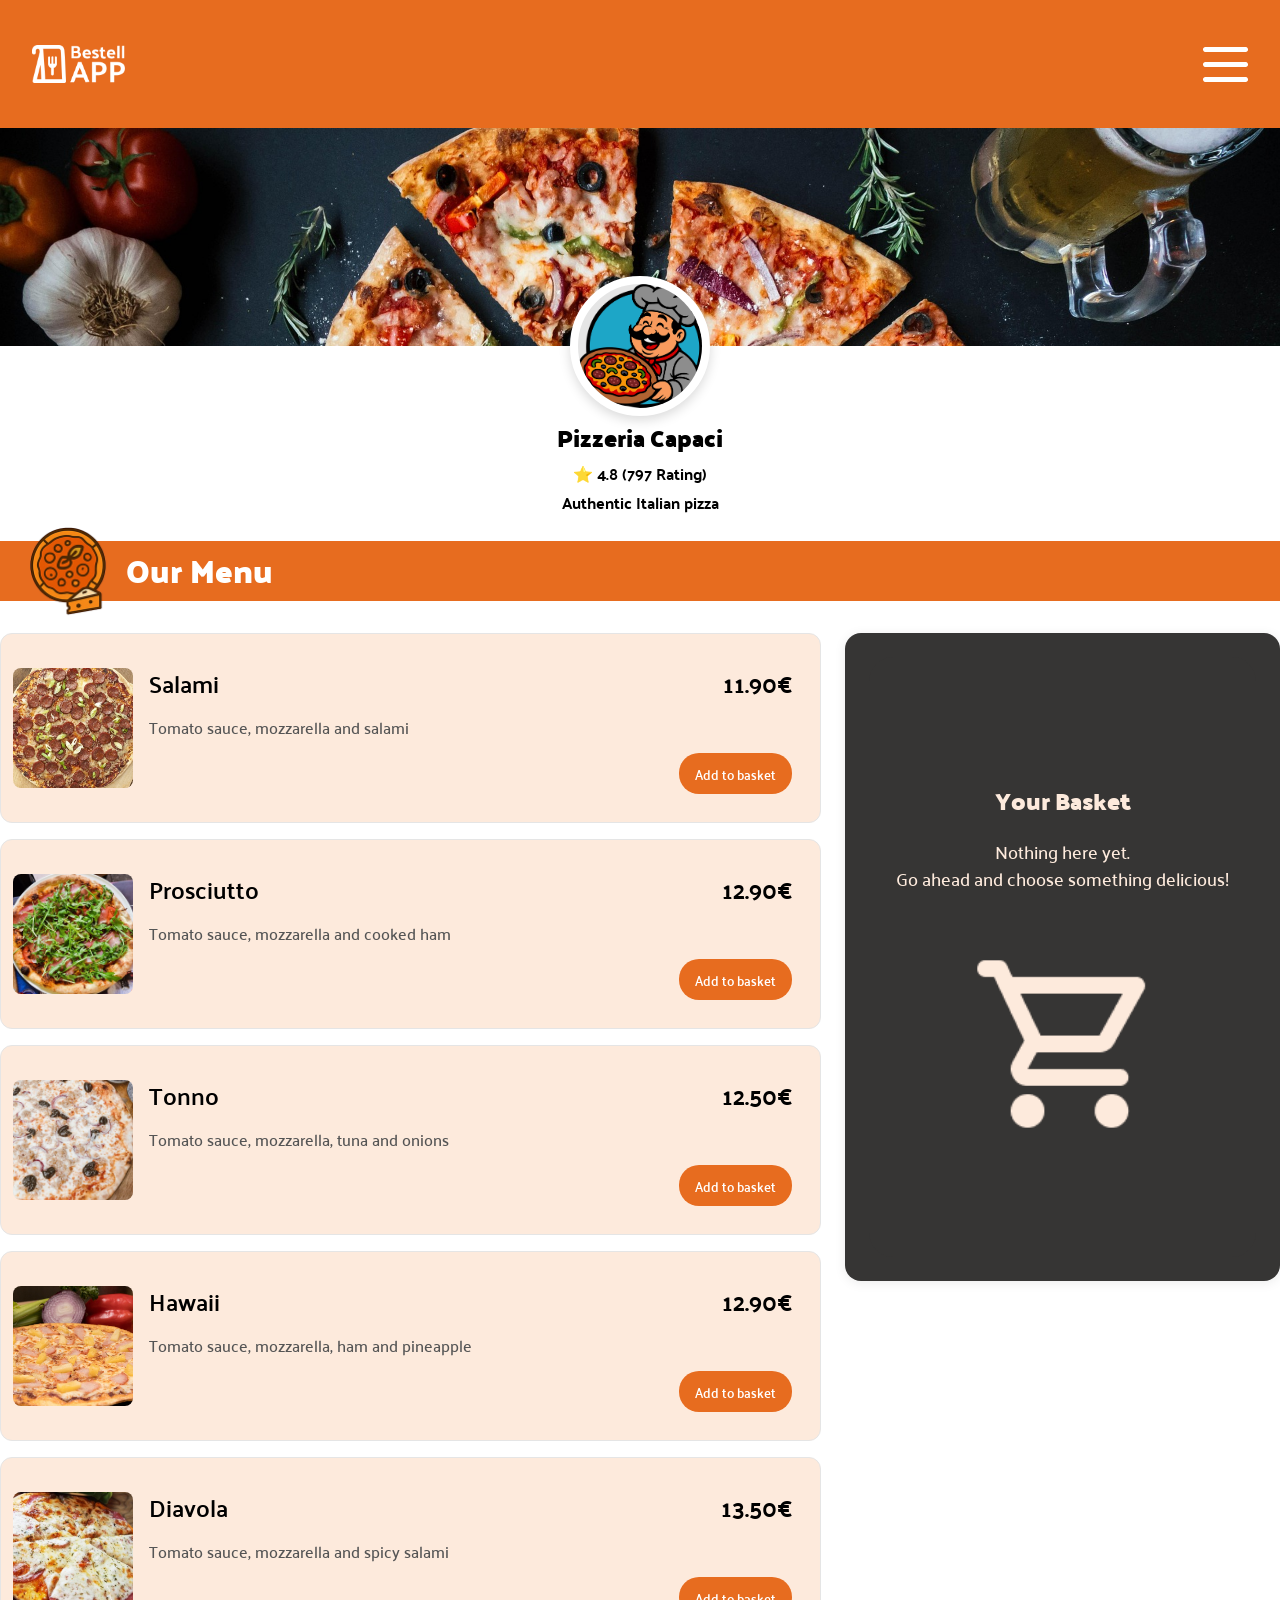
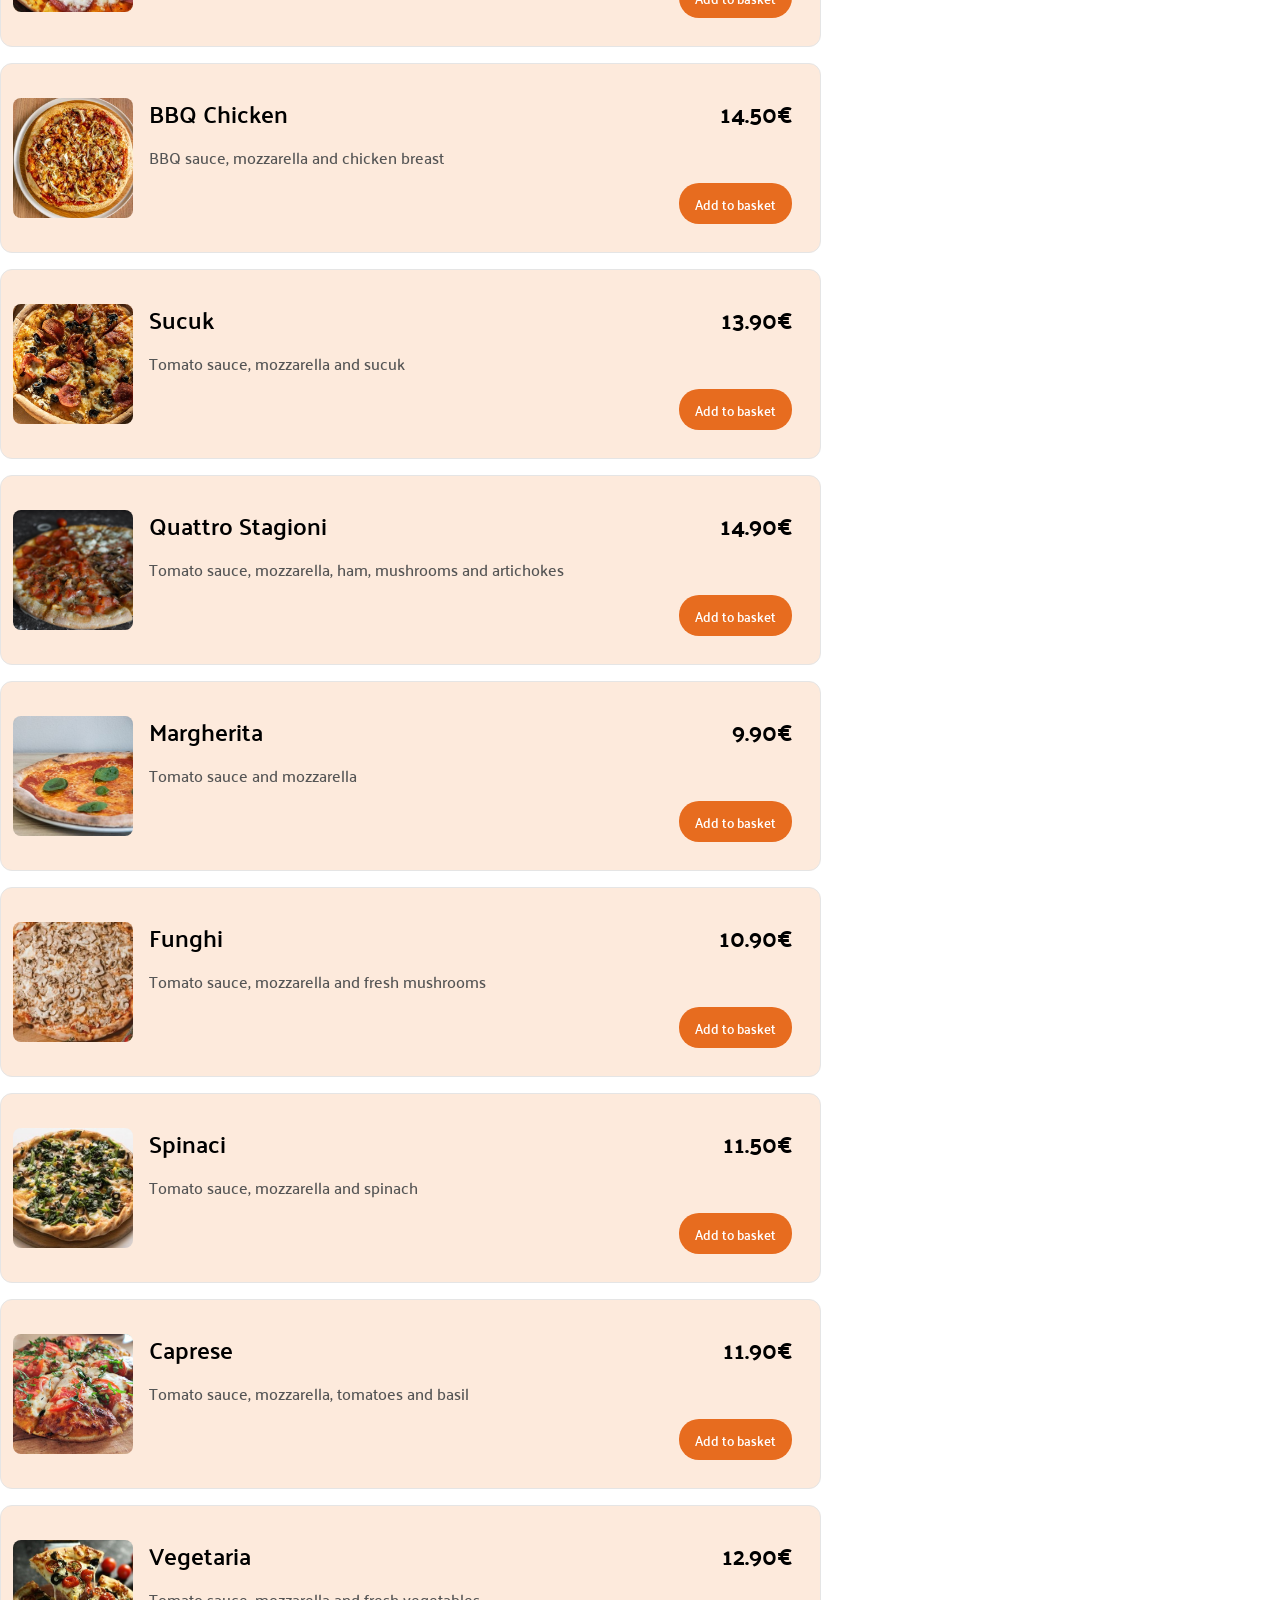
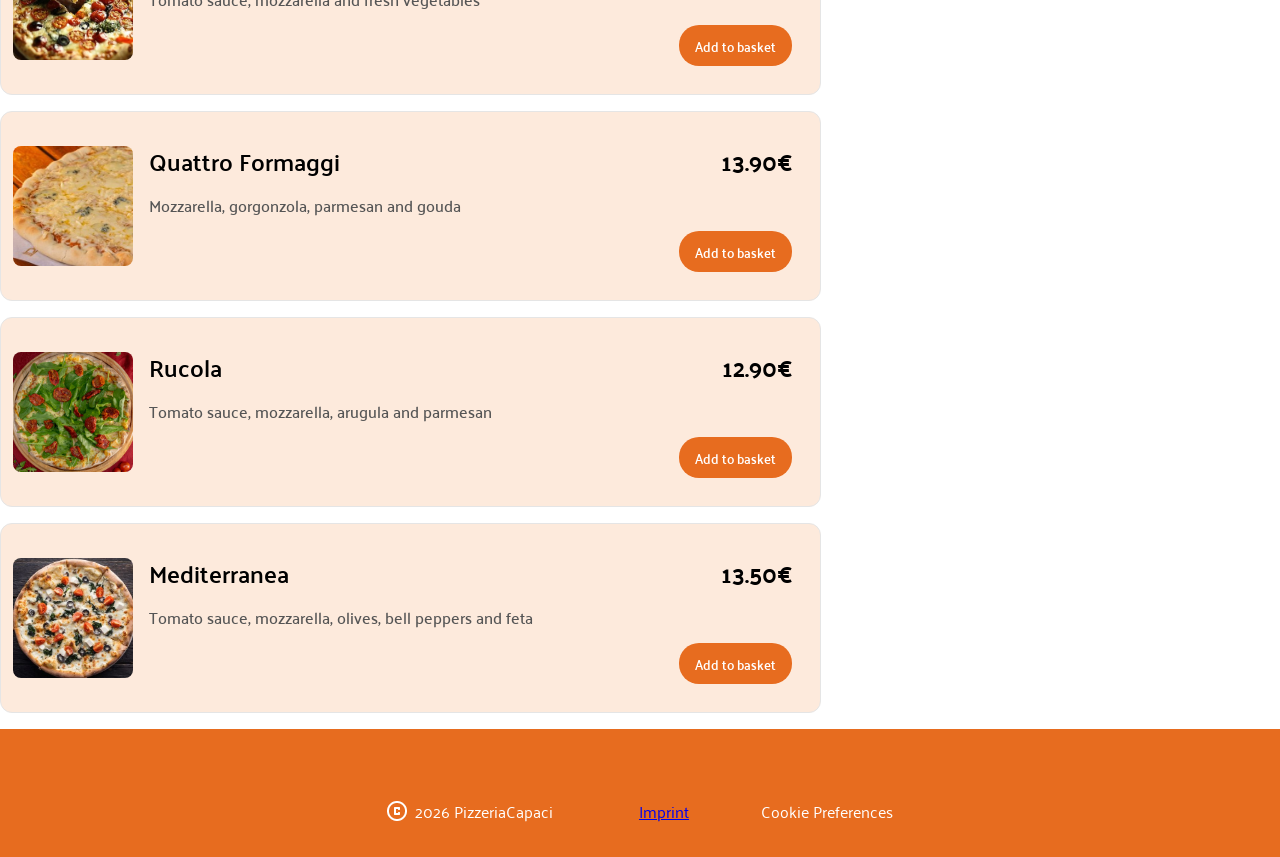
==== commit 59724f7c: "final touches v1" ====
--- a/index.html
+++ b/index.html
@@ -10,13 +10,15 @@
     <link rel="stylesheet" href="style/mediaquery.css" />
   </head>
   <body>
-    <header class="content-wrapper">
-      <img src="assets/icons/Logo.png" alt="Logo" />
-      <img
-        class="menu-icon"
-        src="assets/icons/menubar.png"
-        alt="Menu icon, no function"
-      />
+    <header>
+      <div class="content-wrapper">
+        <img src="assets/icons/Logo.png" alt="Logo" />
+        <img
+          class="menu-icon"
+          src="assets/icons/menubar.png"
+          alt="Menu icon, no function"
+        />
+      </div>
     </header>
     <div class="hero-banner">
       <div class="content-wrapper">
@@ -34,26 +36,56 @@
       </div>
       <p>Authentic Italian pizza</p>
     </section>
+    <section class="menu-banner">
+      <div class="content-wrapper">
+        <img
+          class="menu-banner-icon"
+          src="assets/icons/pizza.png"
+          alt="Pizza"
+        />
+        <h2>Our Menu</h2>
+      </div>
+    </section>
 
     <main class="content-wrapper">
       <section id="pizza-content"></section>
       <aside id="basket-content"></aside>
     </main>
-    <footer class="content-wrapper">
-      <div class="copyright">
-        <img src="assets/icons/copyright.png" alt="Copyright" />
-        <p>2026 PizzeriaCapaci</p>
+    <footer>
+      <div class="content-wrapper">
+        <div class="copyright">
+          <img src="assets/icons/copyright.png" alt="Copyright" />
+          <p>2026 PizzeriaCapaci</p>
+        </div>
+        <a href="impressum.html">Imprint</a>
+        <div class="cookies">Cookie Preferences</div>
       </div>
-      <div>Imprint</div>
-      <div>Cookie Preferences</div>
     </footer>
     <nav class="mobile-nav">
-      <div class="mobile-nav-item">Home</div>
-      <div class="mobile-nav-item">Basket</div>
-      <div class="mobile-nav-item">Menu</div>
-      <div class="mobile-nav-item">Profile</div>
+      <div class="mobile-nav-item" onclick="showMenu()">
+        <img src="assets/icons/home.png" alt="Home" />
+      </div>
+
+      <div class="mobile-nav-item active" onclick="toggleMobileBasket()">
+        <img src="assets/icons/basket.png" alt="Basket" />
+        <span class="basket-badge">0</span>
+      </div>
+
+      <div class="mobile-nav-item" onclick="scrollToMenu()">
+        <img src="assets/icons/menu.png" alt="Menu" />
+      </div>
+
+      <div class="mobile-nav-item" onclick="showProfile()">
+        <img src="assets/icons/profile.png" alt="Profile" />
+      </div>
     </nav>
-
+    <div id="order-dialog" class="d-none" onclick="closeOrderDialog()">
+      <div class="dialog-content" onclick="event.stopPropagation()">
+        <img src="assets/img/order_confirmed.jpg" alt="Order confirmed" />
+        <h2>Thank you for your order!</h2>
+        <p>Your pizza is being prepared.</p>
+      </div>
+    </div>
     <script src="script/data.js"></script>
     <script src="script/templates.js"></script>
     <script src="script.js"></script>
--- a/style/style.css
+++ b/style/style.css
@@ -16,14 +16,19 @@
 }
 
 header{
+    background-color: #E76C1F;
+    position: relative;
+    z-index: 2;
+}
+
+header .content-wrapper{
+    max-width: 1440px;
+    margin: 0 auto;
     height: 128px;
     display: flex;
     align-items: center;
     justify-content: space-between;
     padding: 0 32px;
-    background-color: #E76C1F;
-    position: relative;
-    z-index: 2;
 }
 
 header img {
@@ -68,7 +73,7 @@
 .restaurant-profile {
     display: flex;
     justify-content: center;
-    margin-top: -60px;
+    margin-top: -70px;
 }
 
 .restaurant-meta{
@@ -77,20 +82,47 @@
 }
 
 .restaurant-profile img {
-    width: 120px;
-    height: 120px;
+    width: 140px;
+    height: 140px;
     background-color:#e5e5e5;
     border-radius: 50%;
-    border: 6px solid white;
+    border: 8px solid white;
     object-fit: cover;
     box-shadow: 0 4px 12px rgba(0, 0, 0, 0.15);
     position: relative;
     z-index: 2;
 }
 
+.menu-banner {
+    background-color: #E76C1F;
+}
+
+.menu-banner .content-wrapper {
+    height: 60px;
+    display: flex;
+    align-items: center;
+    padding: 0 24px;
+    margin-bottom: 32px ;
+}
+
+.menu-banner-icon {
+    width: 90px;
+    height: 90px;
+    object-fit: contain;
+    margin-right: 12px;
+}
+
+.menu-banner h2 {
+    color: white;
+    font-family: 'Palanquin Dark';
+    font-size: 32px;
+    margin: 0;
+}
+
 .pizza-card {
     display: flex;
-    align-items: flex-start;
+    align-items: center;
+    background-color: #FDEADC;
     border: 1px solid #e5e5e5;
     border-radius: 12px;
     padding: 12px;
@@ -122,6 +154,12 @@
     margin: 0;
 }
 
+.pizza-actions {
+    display: flex;
+    justify-content: flex-end;
+    margin-top: 12px;
+}
+
 .pizza-info p {
     font-family: 'Palanquin';
     font-weight: 500;
@@ -133,12 +171,6 @@
     font-family: 'Palanquin';
     font-weight: 700;
     font-size: 24px;
-}
-
-.pizza-actions {
-    display: flex;
-    justify-content: flex-end;
-    margin-top: 12px;
 }
 
 .add-button {
@@ -165,10 +197,21 @@
     position: sticky;
     top: 16px;
     align-self: flex-start;
-    background-color: white;
-    border-radius: 12px;
-    box-shadow: none;
-    padding: 16px;
+    background-color: #363534;
+    color: white;
+    border-radius: 16px;
+    box-shadow: 0 2px 12px rgba(0, 0, 0, 0.08);
+    padding: 24px;
+}
+
+#basket-content h2 {
+    margin-bottom: 16px;
+    font-size: 24px;
+}
+
+#basket-list  {
+    max-height: 250px;
+    overflow-y: auto;
 }
 
 .empty-basket{
@@ -180,7 +223,7 @@
     color: #FDEADC;
     background-color: #363534;
     border-radius: 24px;
-    padding: 32px;
+    padding: 32px 16px;
     min-height: 600px;
 }
 
@@ -205,8 +248,12 @@
 }
 
 .basket-item{
-    padding: 12px 0px;
-    border-bottom: 1px solid #e5e5e5;
+    padding: 12px;
+    background-color: #F3E7DA;
+    margin-bottom: 12px;
+    border-radius: 12px;
+    border-bottom: none;
+    color: #363534;
 }
 
 .basket-title {
@@ -242,6 +289,8 @@
 
 .basket-summary {
     margin-top: 16px;
+    padding-top: 16px;
+    border-top: 2px solid #f2f2f2;
 }
 
 .summary-row{
@@ -262,7 +311,7 @@
     height: 48px;
     margin-top: 16px;
     border: none;
-    border-radius: 8px;
+    border-radius: 12px;
     cursor: pointer;
     background-color: #E76C1F;
     color: white;
@@ -277,10 +326,11 @@
 #order-dialog {
     position: fixed;
     inset: 0;
-    background-color:  rgba (0,0,0,0.5);
+    background-color:  rgba(0,0,0,0.5);
     display: flex;
     justify-content: center;
     align-items: center;
+    z-index: 9999;
 }
 
 .dialog-content {
@@ -295,21 +345,32 @@
     gap: 26px;
 }
 
+.dialog-content img {
+    width: 240px;
+    height: 240px;
+    object-fit: contain;
+}
+
 .d-none{
     display: none !important;
 }
 
 footer {
+    background-color: #E76C1F;
+}
+
+footer .content-wrapper{
+    max-width: 1440px;
+    margin: 0 auto;
     display: flex;
     min-height: 128px;
     justify-content: center;
-    align-items: end;
+    align-items: flex-end;
     padding-bottom: 32px;
     gap: 72px;
-    background-color: #E76C1F;
-    color: white;
-    font-family: 'Palanquin';
-    font-weight: 400 ;
+    color: white;
+    font-family: 'Palanquin';
+    font-weight: 400;
 }
 
 .copyright{
@@ -326,4 +387,29 @@
 
 .mobile-nav{
     display: none;
+}
+
+.mobile-nav-item {
+    position: relative;
+}
+
+.mobile-nav-item img {
+    width: 32px;
+    height: 32px;
+}
+
+.basket-badge {
+    position: absolute;
+    top: -6px;
+    right: -6px;
+    width: 20px;
+    height: 20px;
+    border-radius: 50%;
+    display: flex;
+    justify-content: center;
+    align-items: center;
+    background-color: #E76C1F;
+    color: white;
+    font-size: 12px;
+    font-weight: 700;
 }
--- a/style/mediaquery.css
+++ b/style/mediaquery.css
@@ -1,7 +1,138 @@
 @media (max-width: 768px) {
+
+    body {
+        padding-bottom: 72px;
+    }
 
     main {
         flex-direction: column;
+    }
+
+    #basket-content.mobile-open {
+        display: block;
+        width: 100%;
+        display: block;
+        position: fixed;
+        inset: 0;
+        background-color: #363534;
+        z-index: 200;
+        overflow-y: auto;
+        padding: 24px;
+    }
+
+    #basket-content.mobile-open h2 {
+        color: white;
+        text-align: center;
+        margin-bottom: 24px;
+    }
+
+    #basket-content.mobile-open .basket-item {
+        background-color: #F3E7DA;
+        border-radius: 12px;
+        padding: 12px;
+        margin-bottom: 12px;
+    }
+
+    #basket-content.mobile-open .basket-summary {
+        margin-top: 24px;
+        color: white;
+    }
+
+    #basket-content.mobile-open .summary-row {
+        display: flex;
+        justify-content: space-between;
+        margin-bottom: 8px;
+    }
+
+    #basket-content.mobile-open .total-row {
+        font-weight: 700;
+        margin-top: 16px;
+    }
+
+    header .content-wrapper {
+        height: 96px;
+        padding: 0 16px;
+    }
+
+    .hero-banner {
+        height: 180px;
+    }
+
+    .restaurant-profile img {
+        width: 90px;
+        height: 90px;
+    }
+
+    .restaurant-info {
+        padding: 0 16px 16px;
+    }
+
+    .menu-banner .content-wrapper {
+        padding: 0 16px;
+    }
+
+    .menu-banner-icon {
+        width: 60px;
+        height: 60px;
+    }
+
+    .menu-banner h2 {
+        font-size: 24px;
+    }
+
+    .pizza-card {
+        flex-direction: column;
+        align-items: stretch;
+        padding: 8px;
+    }
+
+    .pizza-image {
+        width: 100%;
+        min-height: 120px;
+        max-height: 160px;
+        object-fit: cover;
+    }
+
+    .pizza-info {
+        padding: 8px 0 0 0;
+    }
+
+    .pizza-top-row h2 {
+        font-size: 16px;
+    }
+
+    .pizza-info p {
+        font-size: 12px;
+        line-height: 1.3;
+    }
+
+    .pizza-price {
+        font-size: 16px;
+    }
+
+    .add-button {
+        padding: 6px 12px;
+        font-size: 12px;
+    }
+
+    footer .content-wrapper {
+        flex-direction: column;
+        gap: 16px;
+        align-items: center;
+        padding: 24px 16px;
+        min-height: auto;
+    }
+
+    .imprint {
+        order: 1;
+    }
+
+    .cookies {
+        order: 2;
+    }
+
+    .copyright {
+        order: 3;
     }
 
     .mobile-nav {
@@ -17,42 +148,11 @@
         z-index: 100;
     }
 
-    #basket-content {
+     #basket-content {
         display: none;
     }
 
-    header {
-    height: 96px;
-    padding: 0 16px;
-    }
-
-    .hero-banner {
-    height: 180px;
-    }
-
-    .restaurant-profile img {
-    width: 90px;
-    height: 90px;
-    }
-
-    .restaurant-info {
-    padding: 0 16px 16px;
-    }
-
-    .pizza-image {
-    width: 90px;
-    height: 90px;
-    }
-
-    .pizza-top-row h2 {
-    font-size: 18px;
-    }
-
-    .pizza-price {
-    font-size: 16px;
-    }
-
-    .pizza-card {
-    padding: 8px;
+    #basket-content.mobile-open {
+        display: block;
     }
 }
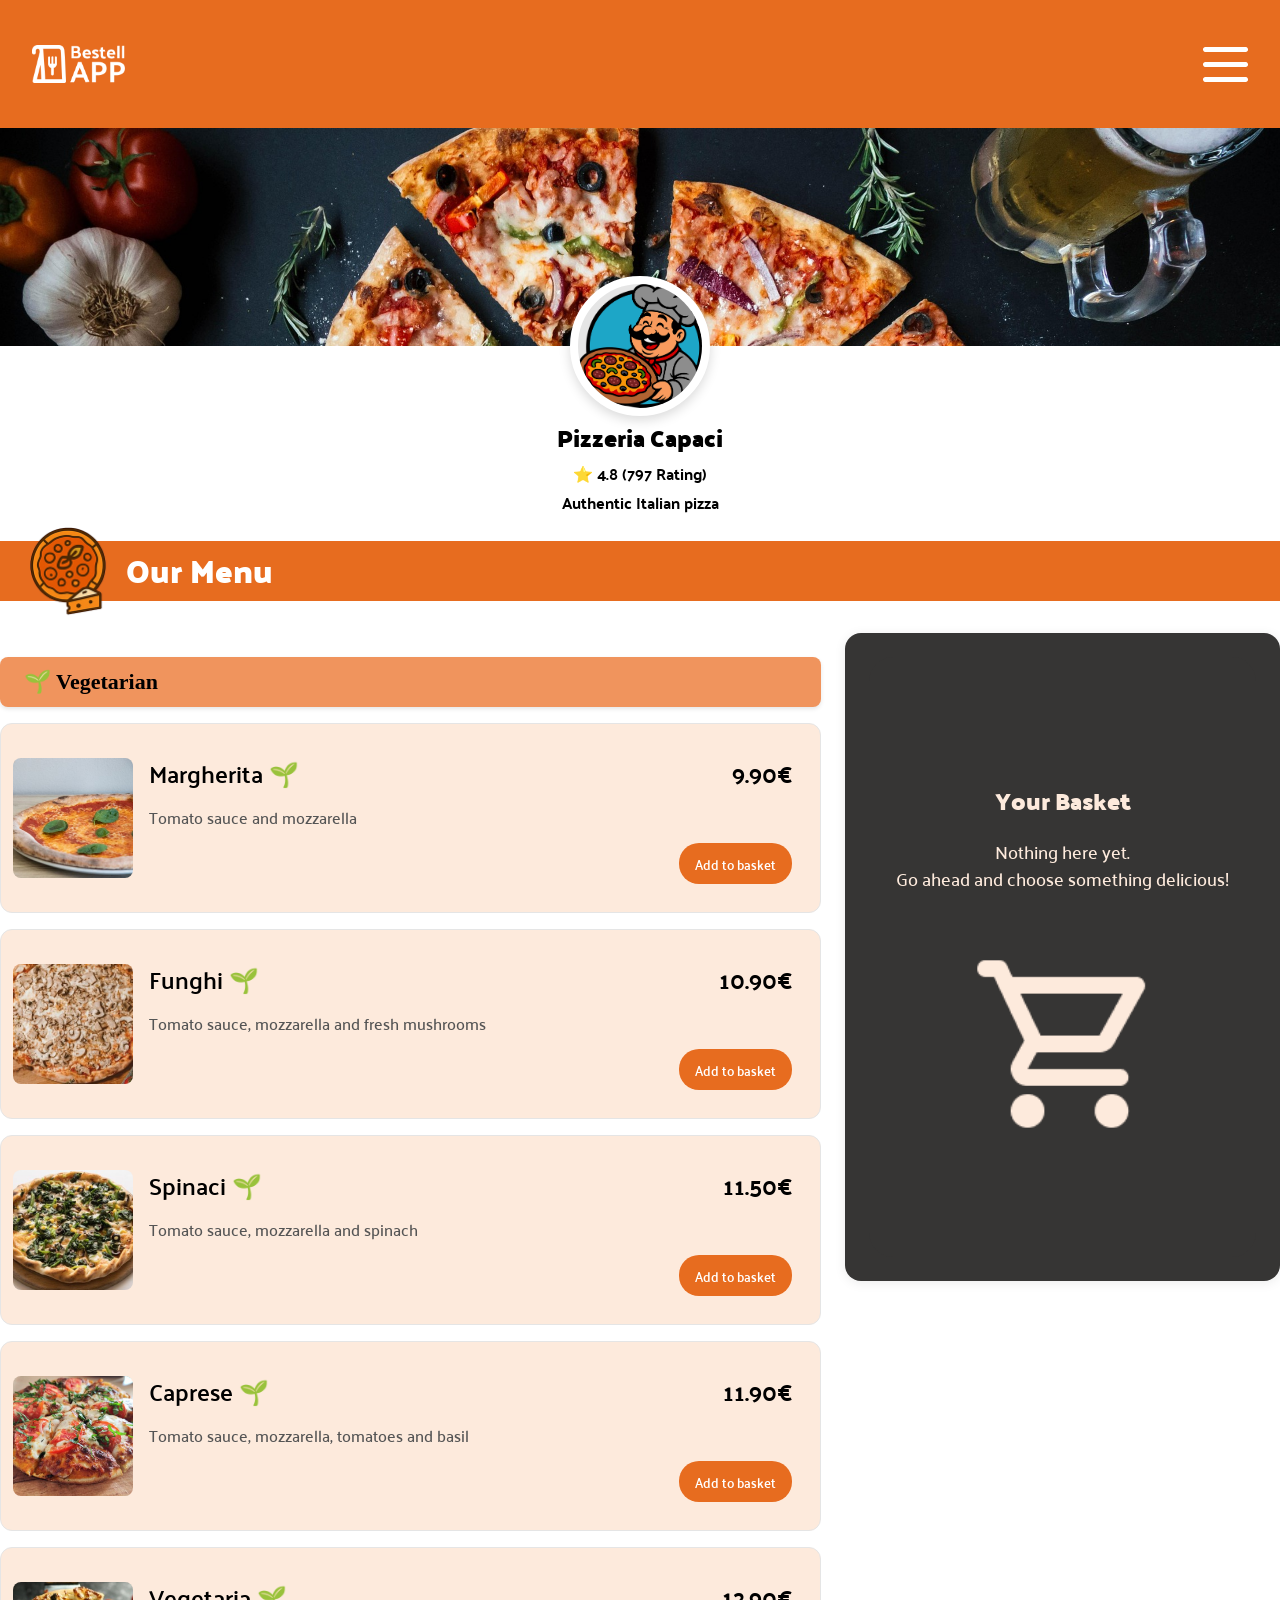
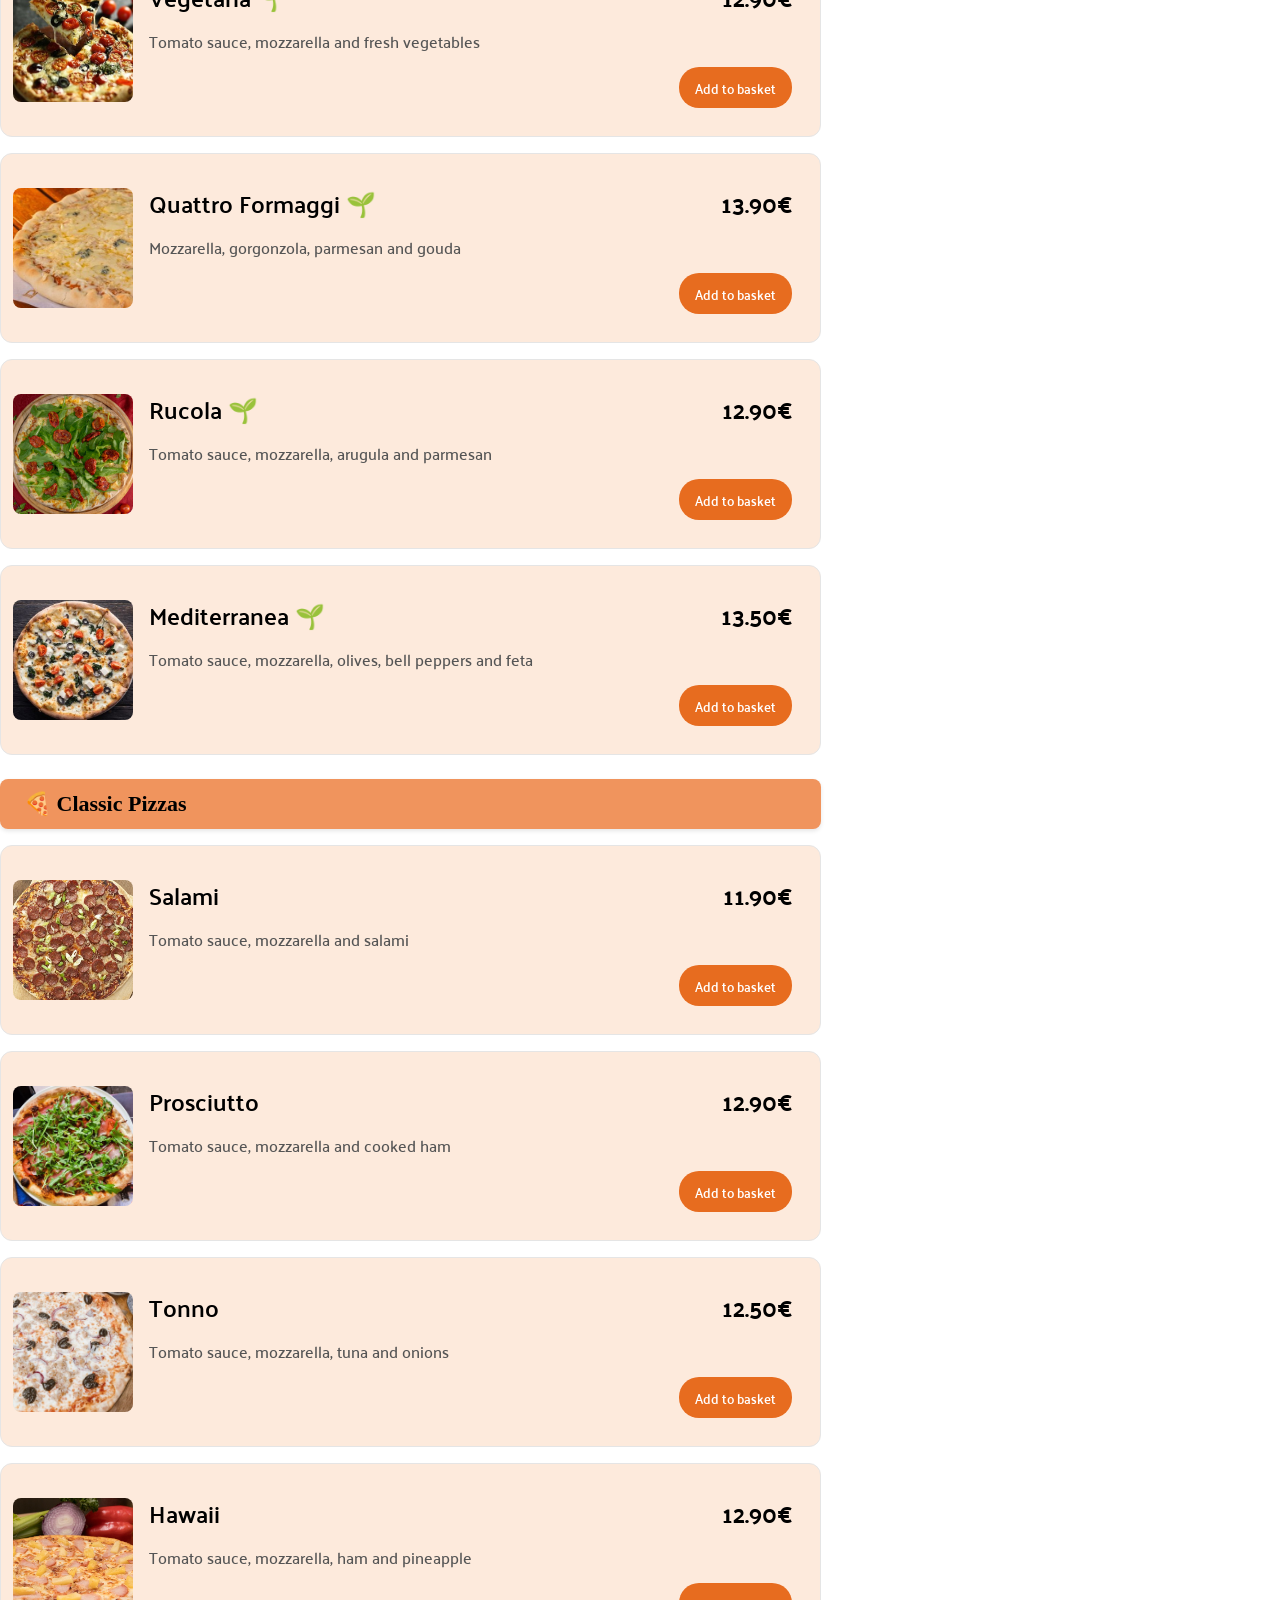
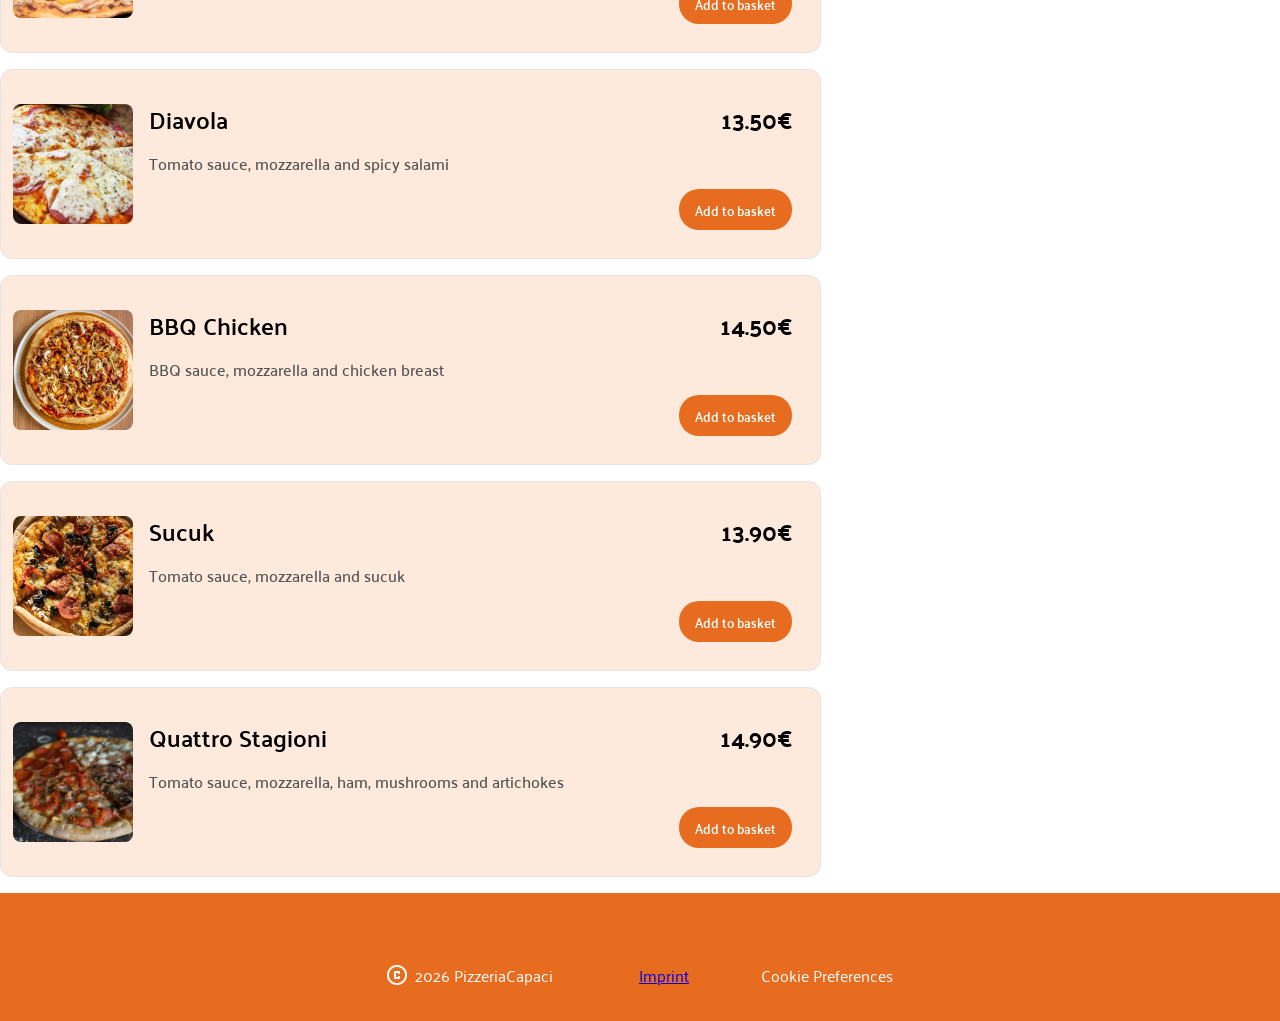
==== commit 41831c56: "Vegatarian feature used and CSS data is now more readable." ====
--- a/index.html
+++ b/index.html
@@ -8,8 +8,13 @@
     <link rel="stylesheet" href="style/font.css" />
     <link rel="stylesheet" href="style/basic.css" />
     <link rel="stylesheet" href="style/mediaquery.css" />
+    <link
+      rel="shortcut icon"
+      href="assets/img/pizzakoch.png"
+      type="image/x-icon"
+    />
   </head>
-  <body>
+  <body onload="init()">
     <header>
       <div class="content-wrapper">
         <img src="assets/icons/Logo.png" alt="Logo" />
@@ -63,26 +68,30 @@
     </footer>
     <nav class="mobile-nav">
       <div class="mobile-nav-item" onclick="showMenu()">
-        <img src="assets/icons/home.png" alt="Home" />
+        <img src="assets/icons/home.svg" alt="Home" />
+      </div>
+
+      <div class="mobile-nav-item" onclick="showProfile()">
+        <img src="assets/icons/profile.svg" alt="Profile" />
+      </div>
+
+      <div class="mobile-nav-item" onclick="scrollToMenu()">
+        <img src="assets/icons/menu.svg" alt="Menu" />
       </div>
 
       <div class="mobile-nav-item active" onclick="toggleMobileBasket()">
-        <img src="assets/icons/basket.png" alt="Basket" />
+        <img src="assets/icons/basket.svg" alt="Basket" />
         <span class="basket-badge">0</span>
-      </div>
-
-      <div class="mobile-nav-item" onclick="scrollToMenu()">
-        <img src="assets/icons/menu.png" alt="Menu" />
-      </div>
-
-      <div class="mobile-nav-item" onclick="showProfile()">
-        <img src="assets/icons/profile.png" alt="Profile" />
       </div>
     </nav>
     <div id="order-dialog" class="d-none" onclick="closeOrderDialog()">
       <div class="dialog-content" onclick="event.stopPropagation()">
+        <button class="close-dialog-btn" onclick="closeOrderDialog()">✕</button>
+
         <img src="assets/img/order_confirmed.jpg" alt="Order confirmed" />
+
         <h2>Thank you for your order!</h2>
+
         <p>Your pizza is being prepared.</p>
       </div>
     </div>
@@ -91,5 +100,3 @@
     <script src="script.js"></script>
   </body>
 </html>
-
-<p class=""></p>
--- a/style/style.css
+++ b/style/style.css
@@ -1,3 +1,6 @@
+/* =========================
+   GLOBAL
+========================= */
 *{
     margin: 0;
     box-sizing: border-box;
@@ -14,6 +17,10 @@
     max-width: 1440px;
     margin: 0 auto;
 }
+
+/* =========================
+   HEADER
+========================= */
 
 header{
     background-color: #E76C1F;
@@ -22,8 +29,6 @@
 }
 
 header .content-wrapper{
-    max-width: 1440px;
-    margin: 0 auto;
     height: 128px;
     display: flex;
     align-items: center;
@@ -38,6 +43,10 @@
 .menu-icon{
     height: 35px;
 }
+
+/* =========================
+   HERO BANNER
+========================= */
 
 .hero-banner {
     height: 250px;
@@ -52,6 +61,10 @@
     height: 100%;
     object-fit: cover;
 }
+
+/* =========================
+   RESTAURANT INFO
+========================= */
 
 .restaurant-info {
     max-width: 1440px;
@@ -93,6 +106,10 @@
     z-index: 2;
 }
 
+/* =========================
+   MENU BANNER
+========================= */
+
 .menu-banner {
     background-color: #E76C1F;
 }
@@ -117,6 +134,24 @@
     font-family: 'Palanquin Dark';
     font-size: 32px;
     margin: 0;
+}
+
+/* =========================
+   PIZZA SECTION
+========================= */
+
+#pizza-content {
+    flex: 1;
+}
+
+.pizza-category {
+    background-color: #f0945d;
+    padding: 12px 24px;
+    border-radius: 8px;
+    margin: 24px 0 16px 0;
+    font-size: 22px;
+    font-weight: 700;
+    box-shadow: 0 2px 4px rgba(0, 0, 0, 0.1);
 }
 
 .pizza-card {
@@ -188,9 +223,9 @@
     opacity: 0.9;
 }
 
-#pizza-content {
-    flex: 1;
-}
+/* =========================
+   BASKET
+========================= */
 
 #basket-content {
     width: 435px;
@@ -210,8 +245,28 @@
 }
 
 #basket-list  {
-    max-height: 250px;
+    max-height: 300px;
     overflow-y: auto;
+}
+
+.basket-header {
+    display: flex;
+    justify-content: space-between;
+    align-items: center;
+}
+
+.mobile-basket-close {
+    display: none;
+    border: none;
+    background: transparent;
+    font-size: 28px;
+    font-weight: bold;
+    cursor: pointer;
+    color: #E76C1F;
+}
+
+.mobile-basket-close:hover {
+    transform: scale(1.1);
 }
 
 .empty-basket{
@@ -225,6 +280,7 @@
     border-radius: 24px;
     padding: 32px 16px;
     min-height: 600px;
+    position: relative;
 }
 
 .empty-basket img {
@@ -248,12 +304,27 @@
 }
 
 .basket-item{
+    display: flex;
+    flex-direction: column;
+    gap: 12px;
     padding: 12px;
     background-color: #F3E7DA;
     margin-bottom: 12px;
     border-radius: 12px;
     border-bottom: none;
     color: #363534;
+}
+
+.basket-item-header {
+    display: flex;
+    justify-content: space-between;
+    align-items: center;
+}
+
+.basket-item-footer {
+    display: flex;
+    justify-content: space-between;
+    align-items: center;
 }
 
 .basket-title {
@@ -323,6 +394,30 @@
     opacity: 0.9;
 }
 
+.delete-btn {
+    border: none;
+    background: transparent;
+    cursor: pointer;
+    padding: 4px;
+    display: flex;
+    align-items: center;
+    justify-content: center;
+}
+
+.delete-btn img {
+    width: 18px;
+    height: 18px;
+    object-fit: contain;
+}
+
+.delete-btn:hover {
+    transform: scale(1.1);
+}
+
+/* =========================
+   ORDER DIALOG
+========================= */
+
 #order-dialog {
     position: fixed;
     inset: 0;
@@ -343,6 +438,7 @@
     flex-direction: column;
     align-items: center;
     gap: 26px;
+    position: relative;
 }
 
 .dialog-content img {
@@ -351,17 +447,30 @@
     object-fit: contain;
 }
 
+.close-dialog-btn {
+    position: absolute;
+    top: 12px;
+    right: 12px;
+    font-size: 24px;
+    border: none;
+    color: black;
+    background: white;
+    z-index: 1000;
+}
+
 .d-none{
     display: none !important;
 }
 
+/* =========================
+   FOOTER
+========================= */
+
 footer {
     background-color: #E76C1F;
 }
 
 footer .content-wrapper{
-    max-width: 1440px;
-    margin: 0 auto;
     display: flex;
     min-height: 128px;
     justify-content: center;
@@ -384,6 +493,10 @@
     height: 20px;
     width: 20px;
 }
+
+/* =========================
+   MOBILE NAVIGATION
+========================= */
 
 .mobile-nav{
     display: none;
--- a/style/mediaquery.css
+++ b/style/mediaquery.css
@@ -1,5 +1,4 @@
 @media (max-width: 768px) {
-
     body {
         padding-bottom: 72px;
     }
@@ -9,11 +8,16 @@
     }
 
     #basket-content.mobile-open {
-        display: block;
         width: 100%;
-        display: block;
+        max-height: calc(100vh - 72px);
+        align-self: auto;
+        display: flex;
+        flex-direction: column;
         position: fixed;
-        inset: 0;
+        top: 0;
+        left: 0;
+        right: 0;
+        bottom: 72px;
         background-color: #363534;
         z-index: 200;
         overflow-y: auto;
@@ -47,6 +51,16 @@
     #basket-content.mobile-open .total-row {
         font-weight: 700;
         margin-top: 16px;
+    }
+
+    #basket-content.mobile-open .empty-basket .mobile-basket-close {
+    position: absolute;
+    top: 8px;
+    right: 8px;
+    }
+
+    .mobile-basket-close {
+        display: block;
     }
 
     header .content-wrapper {
@@ -145,7 +159,7 @@
         right: 0;
         height: 72px;
         background-color: #363534;
-        z-index: 100;
+        z-index: 500;
     }
 
      #basket-content {
